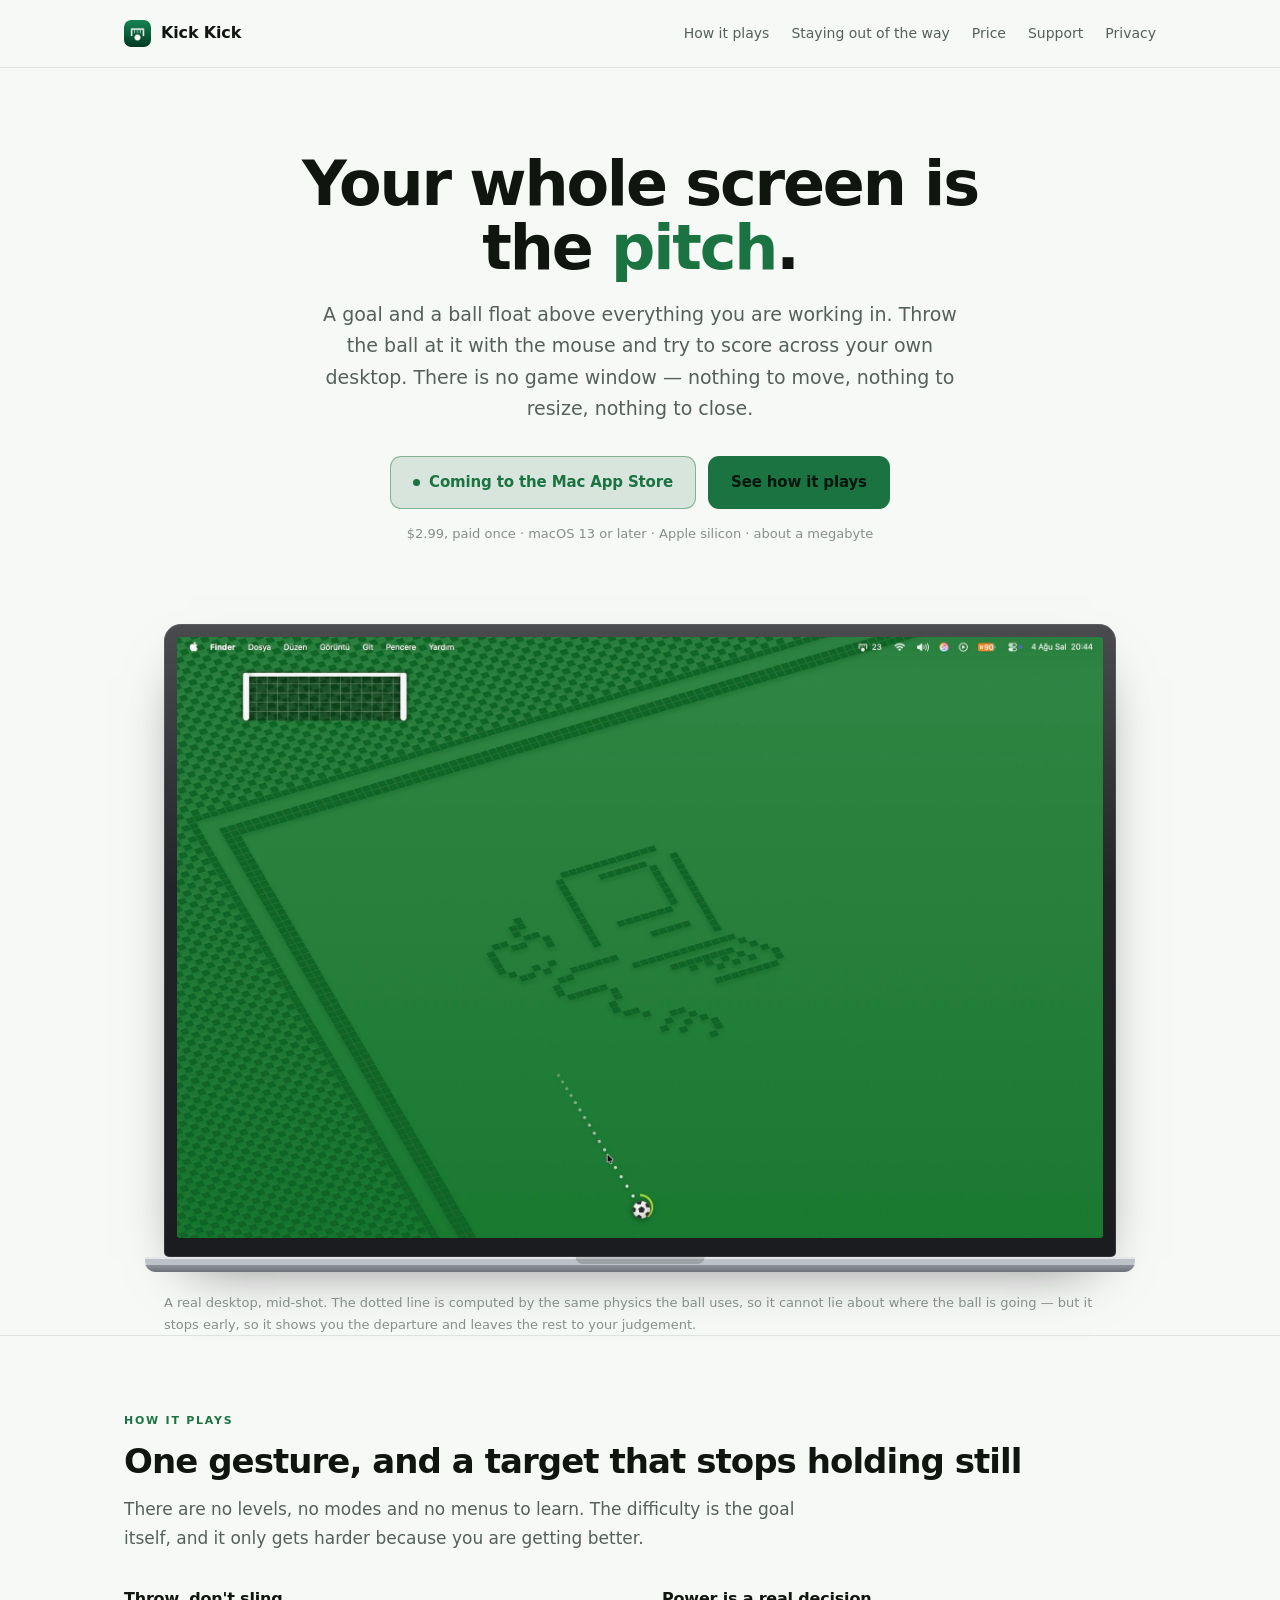
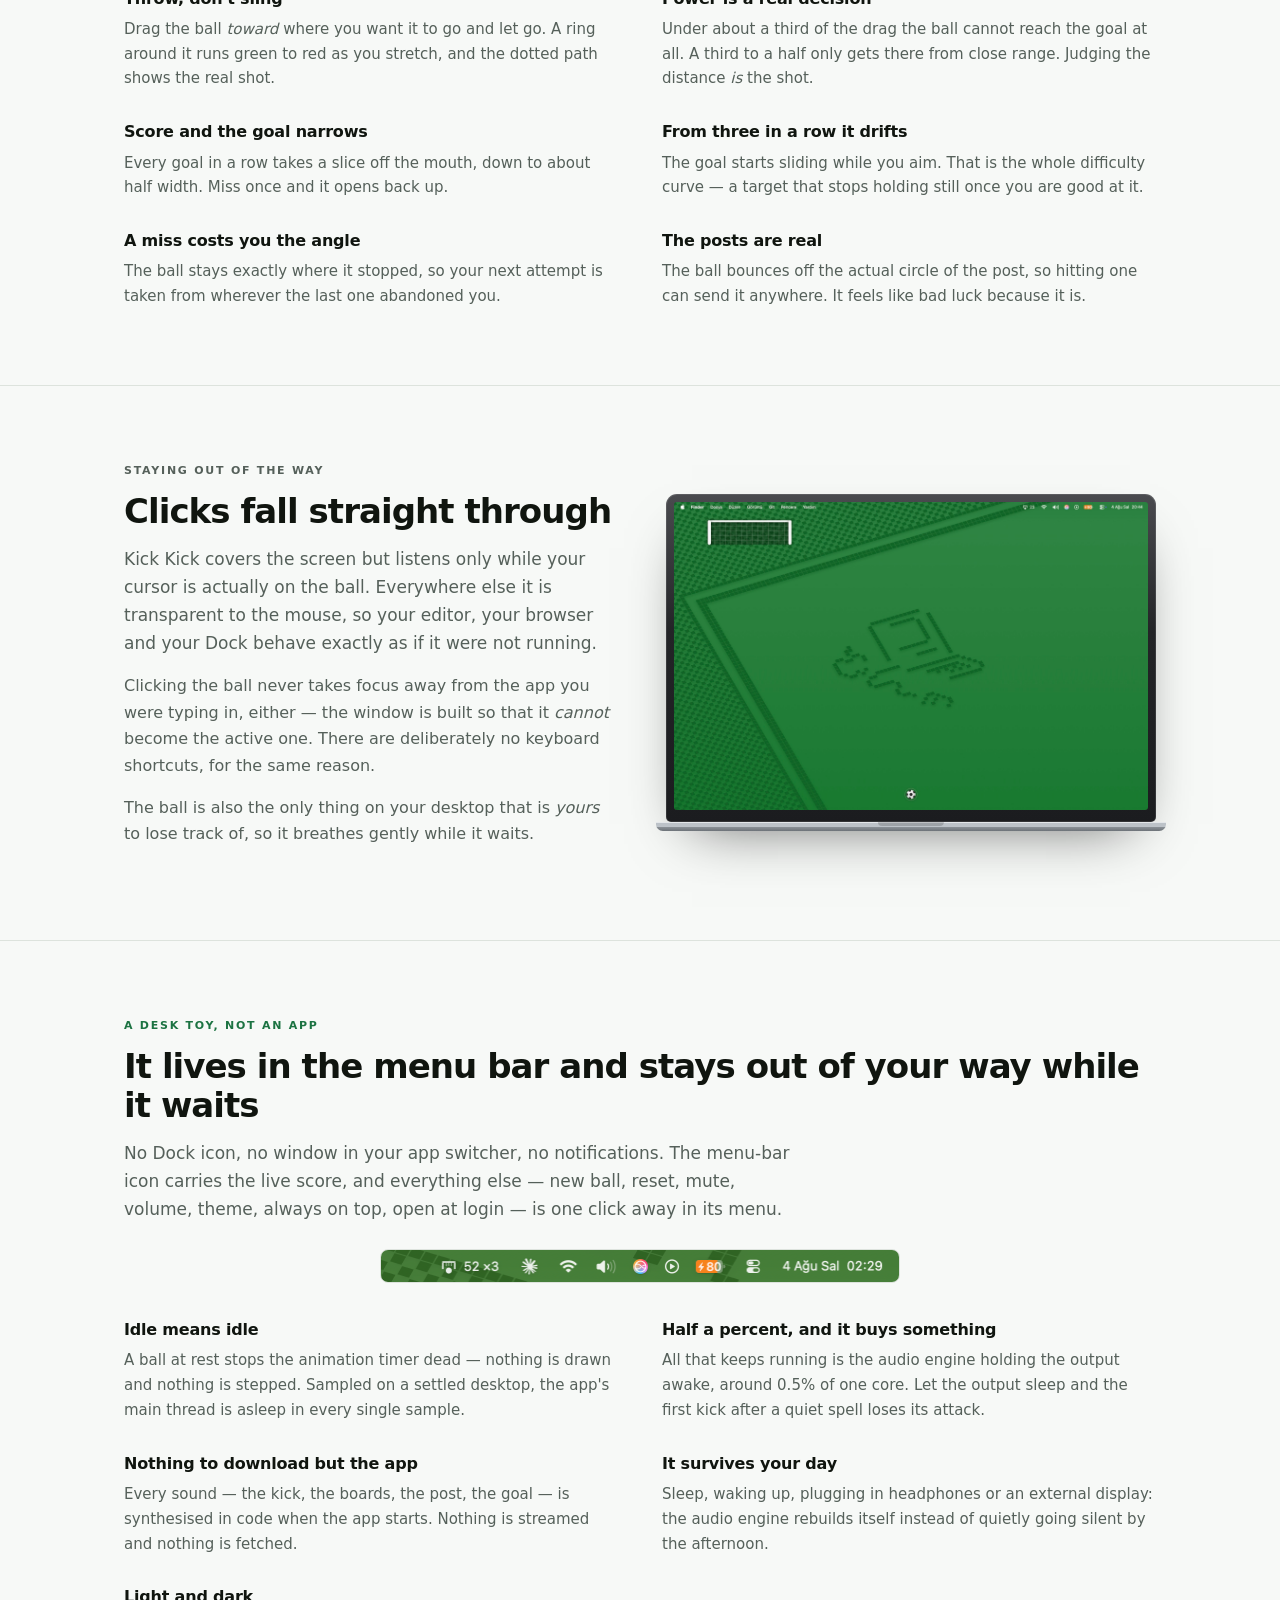
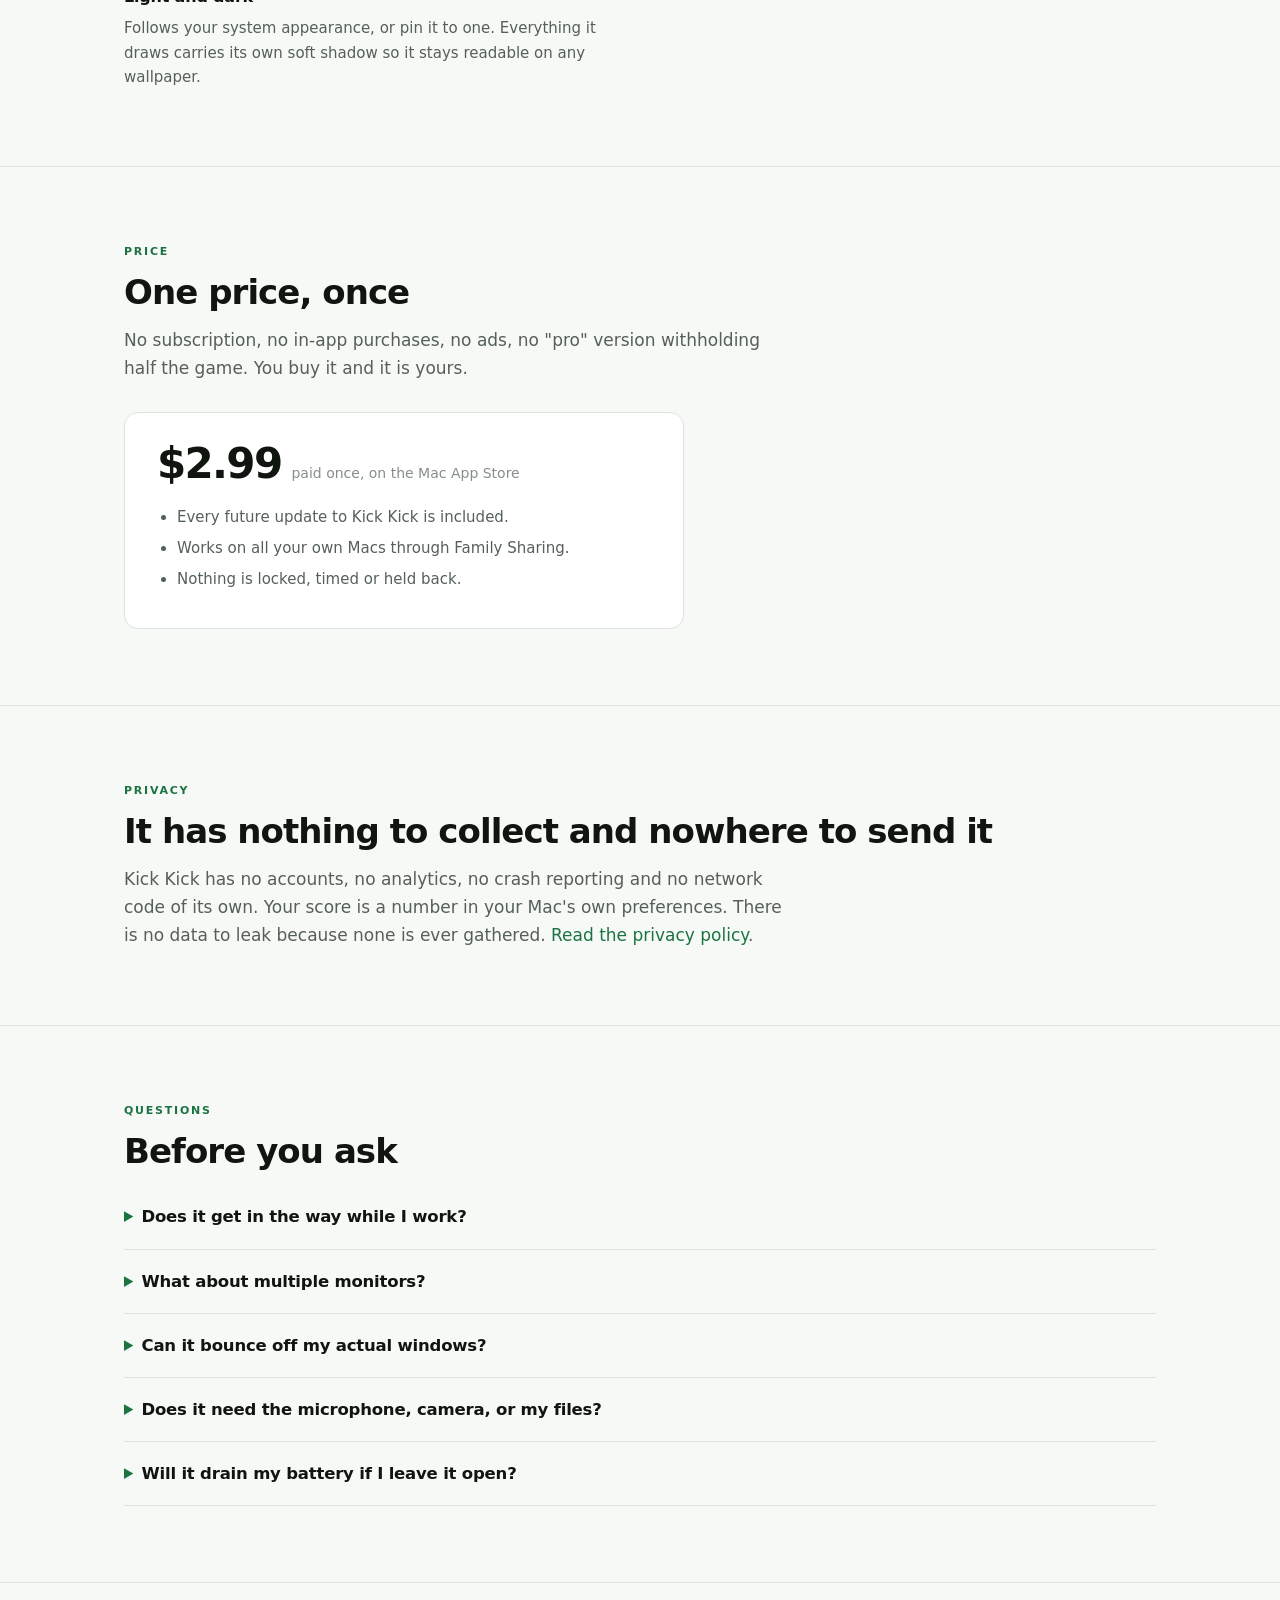
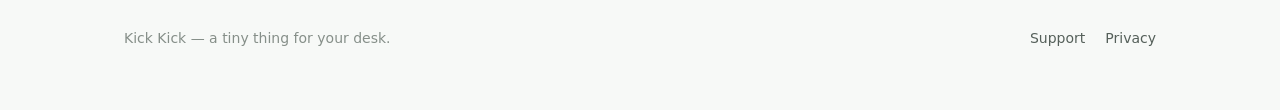
==== index.html @ ad0f1420 "Site: sync from the app repository (d282dce)" ====
<!doctype html>
<html lang="en">
<head>
<meta charset="utf-8">
<meta name="viewport" content="width=device-width, initial-scale=1">
<meta name="darkreader-lock">
<title>Kick Kick — a goal on your desk</title>
<meta name="description" content="A football goal and a ball that float over your Mac desktop. Throw the ball at the goal, let go, try to score. Clicks fall straight through to whatever you were working in.">
<meta property="og:title" content="Kick Kick — a goal on your desk">
<meta property="og:description" content="Your whole screen is the pitch. A tiny macOS desk toy that never gets in the way.">
<link rel="icon" href="img/appicon.png">
<link rel="stylesheet" href="style.css">
</head>
<body>

<header>
  <div class="wrap">
    <a class="wordmark" href="./"><img src="img/appicon.png" alt="">Kick Kick</a>
    <nav>
      <a href="#how">How it plays</a>
      <a href="#quiet">Staying out of the way</a>
      <a href="#price">Price</a>
      <a href="support.html">Support</a>
      <a href="privacy.html">Privacy</a>
    </nav>
  </div>
</header>

<main>

<div class="wrap hero">
  <h1>Your whole screen is the <em>pitch</em>.</h1>
  <p class="lede">
    A goal and a ball float above everything you are working in. Throw the ball at it with the mouse and
    try to score across your own desktop. There is no game window — nothing to move, nothing to
    resize, nothing to close.
  </p>
  <div class="cta">
    <span class="btn btn-soon">Coming to the Mac App Store</span>
    <a class="btn btn-primary" href="#how">See how it plays</a>
  </div>
  <p class="cta-note">$2.99, paid once · macOS 13 or later · Apple silicon · about a megabyte</p>
</div>

<div class="wrap stage">
  <figure>
    <div class="mac">
      <div class="mac-lid">
        <img class="shot" src="img/hero.jpg" alt="A clean green Mac desktop with a football goal at the top left and the ball down on the pitch mid-throw, ringed in orange, a dotted line running diagonally from the ball up toward the goal.">
      </div>
      <div class="mac-base"></div>
    </div>
    <figcaption>
      A real desktop, mid-shot. The dotted line is computed by the same physics the ball uses, so it
      cannot lie about where the ball is going — but it stops early, so it shows you the departure and
      leaves the rest to your judgement.
    </figcaption>
  </figure>
</div>

<section id="how">
  <div class="wrap">
    <p class="eyebrow">How it plays</p>
    <h2>One gesture, and a target that stops holding still</h2>
    <p>
      There are no levels, no modes and no menus to learn. The difficulty is the goal itself, and it
      only gets harder because you are getting better.
    </p>

    <ul class="points">
      <li>
        <h3>Throw, don't sling</h3>
        <p>Drag the ball <em>toward</em> where you want it to go and let go. A ring around it runs green to
           red as you stretch, and the dotted path shows the real shot.</p>
      </li>
      <li>
        <h3>Power is a real decision</h3>
        <p>Under about a third of the drag the ball cannot reach the goal at all. A third to a half only
           gets there from close range. Judging the distance <em>is</em> the shot.</p>
      </li>
      <li>
        <h3>Score and the goal narrows</h3>
        <p>Every goal in a row takes a slice off the mouth, down to about half width. Miss once and it
           opens back up.</p>
      </li>
      <li>
        <h3>From three in a row it drifts</h3>
        <p>The goal starts sliding while you aim. That is the whole difficulty curve — a target that
           stops holding still once you are good at it.</p>
      </li>
      <li>
        <h3>A miss costs you the angle</h3>
        <p>The ball stays exactly where it stopped, so your next attempt is taken from wherever the last
           one abandoned you.</p>
      </li>
      <li>
        <h3>The posts are real</h3>
        <p>The ball bounces off the actual circle of the post, so hitting one can send it anywhere. It
           feels like bad luck because it is.</p>
      </li>
    </ul>
  </div>
</section>

<section id="quiet">
  <div class="wrap feature">
    <div class="feature-text">
      <p class="eyebrow">Staying out of the way</p>
      <h2>Clicks fall straight through</h2>
      <p>
        Kick Kick covers the screen but listens only while your cursor is actually on the ball. Everywhere
        else it is transparent to the mouse, so your editor, your browser and your Dock behave exactly as
        if it were not running.
      </p>
      <p>
        Clicking the ball never takes focus away from the app you were typing in, either — the window is
        built so that it <em>cannot</em> become the active one. There are deliberately no keyboard
        shortcuts, for the same reason.
      </p>
      <p>
        The ball is also the only thing on your desktop that is <em>yours</em> to lose track of, so it
        breathes gently while it waits.
      </p>
    </div>
    <figure>
      <div class="mac">
        <div class="mac-lid">
          <img class="shot" src="img/idle.jpg" alt="The goal and the ball waiting quietly on an otherwise empty desktop.">
        </div>
        <div class="mac-base"></div>
      </div>
    </figure>
  </div>
</section>

<section id="desk">
  <div class="wrap">
    <p class="eyebrow">A desk toy, not an app</p>
    <h2>It lives in the menu bar and stays out of your way while it waits</h2>
    <p>
      No Dock icon, no window in your app switcher, no notifications. The menu-bar icon carries the live
      score, and everything else — new ball, reset, mute, volume, theme, always on top, open at login —
      is one click away in its menu.
    </p>
    <img class="menubar-shot" src="img/menubar-shot.png" alt="A slice of the real macOS menu bar: the Kick Kick icon carrying a score of 52 on a three-in-a-row streak, sitting among the other menu-bar items alongside the battery and the clock.">

    <ul class="points">
      <li>
        <h3>Idle means idle</h3>
        <p>A ball at rest stops the animation timer dead — nothing is drawn and nothing is stepped.
           Sampled on a settled desktop, the app's main thread is asleep in every single sample.</p>
      </li>
      <li>
        <h3>Half a percent, and it buys something</h3>
        <p>All that keeps running is the audio engine holding the output awake, around 0.5% of one core.
           Let the output sleep and the first kick after a quiet spell loses its attack.</p>
      </li>
      <li>
        <h3>Nothing to download but the app</h3>
        <p>Every sound — the kick, the boards, the post, the goal — is synthesised in code when the app
           starts. Nothing is streamed and nothing is fetched.</p>
      </li>
      <li>
        <h3>It survives your day</h3>
        <p>Sleep, waking up, plugging in headphones or an external display: the audio engine rebuilds
           itself instead of quietly going silent by the afternoon.</p>
      </li>
      <li>
        <h3>Light and dark</h3>
        <p>Follows your system appearance, or pin it to one. Everything it draws carries its own soft
           shadow so it stays readable on any wallpaper.</p>
      </li>
    </ul>
  </div>
</section>

<section id="price">
  <div class="wrap">
    <p class="eyebrow">Price</p>
    <h2>One price, once</h2>
    <p>
      No subscription, no in-app purchases, no ads, no "pro" version withholding half the game. You buy
      it and it is yours.
    </p>
    <div class="price-card">
      <div class="price-tag">
        <span class="amount">$2.99</span>
        <span class="once">paid once, on the Mac App Store</span>
      </div>
      <ul>
        <li>Every future update to Kick Kick is included.</li>
        <li>Works on all your own Macs through Family Sharing.</li>
        <li>Nothing is locked, timed or held back.</li>
      </ul>
    </div>
  </div>
</section>

<section id="privacy-teaser">
  <div class="wrap">
    <p class="eyebrow">Privacy</p>
    <h2>It has nothing to collect and nowhere to send it</h2>
    <p>
      Kick Kick has no accounts, no analytics, no crash reporting and no network code of its own. Your score
      is a number in your Mac's own preferences. There is no data to leak because none is ever gathered.
      <a href="privacy.html">Read the privacy policy</a>.
    </p>
  </div>
</section>

<section id="faq">
  <div class="wrap">
    <p class="eyebrow">Questions</p>
    <h2>Before you ask</h2>

    <details>
      <summary>Does it get in the way while I work?</summary>
      <p>That is the one thing it is built not to do. Outside the ball it is transparent to the mouse, it
         cannot take keyboard focus, and it never raises itself over a full-screen app. If you want it
         gone for a while, Show / Hide is in the menu.</p>
    </details>
    <details>
      <summary>What about multiple monitors?</summary>
      <p>Kick Kick plays on your main screen. If enough people want the ball to roam across displays, that
         is a fair thing to add — say so and it will get looked at.</p>
    </details>
    <details>
      <summary>Can it bounce off my actual windows?</summary>
      <p>No, and that is on purpose. Tracking every window's edges live would mean asking for accessibility
         permissions, and a small toy should not be demanding that kind of access.</p>
    </details>
    <details>
      <summary>Does it need the microphone, camera, or my files?</summary>
      <p>None of them. It asks for no permissions at all.</p>
    </details>
    <details>
      <summary>Will it drain my battery if I leave it open?</summary>
      <p>No. When the ball is at rest there is no timer running and nothing being redrawn — sampled on a
         settled desktop, the main thread is asleep in every sample. What is left is the audio engine
         keeping the output awake, about half a percent of one core, and that is what stops the first
         kick after a quiet spell from arriving without its attack.</p>
    </details>
  </div>
</section>

</main>

<footer>
  <div class="wrap">
    <span>Kick Kick — a tiny thing for your desk.</span>
    <nav>
      <a href="support.html">Support</a>
      <a href="privacy.html">Privacy</a>
    </nav>
  </div>
</footer>

</body>
</html>
---- style.css ----
/* Kick Kick — landing page.
   Brand: pitch green + chalk white, the same two colours as the app icon. Dark first, light supported;
   both are real designs, not one inverted. No framework, no build step, no external requests at all —
   the whole site is three HTML files, this stylesheet and six images, so it drops on any host and works
   straight off a disk. */

:root {
    --pitch:      #3fae6d;
    --pitch-dim:  #2f8f57;
    --bg:         #101311;
    --bg-raise:   #181c19;
    --bg-sink:    #0a0c0b;
    --line:       #262c28;
    --ink:        #eef2ef;
    --ink-soft:   #9aa39d;
    --ink-faint:  #676f6a;
    --radius:     14px;
    --page:       1080px;
}

@media (prefers-color-scheme: light) {
    :root {
        --bg:        #f7f9f7;
        --bg-raise:  #ffffff;
        --bg-sink:   #eaeee9;
        --line:      #dde3dd;
        --ink:       #10150f;
        --ink-soft:  #55605a;
        --ink-faint: #868f89;
        --pitch:     #1c7342;
        --pitch-dim: #135530;
    }
}

* { box-sizing: border-box; }
html { -webkit-text-size-adjust: 100%; }

body {
    margin: 0;
    background: var(--bg);
    color: var(--ink);
    font: 16px/1.65 -apple-system, BlinkMacSystemFont, "Segoe UI", Inter, system-ui, sans-serif;
    -webkit-font-smoothing: antialiased;
}

a { color: var(--pitch); text-decoration: none; }
a:hover { text-decoration: underline; }

.wrap { max-width: var(--page); margin: 0 auto; padding: 0 24px; }

/* ── header ─────────────────────────────────────────────────────────────── */
header {
    padding: 20px 0;
    border-bottom: 1px solid var(--line);
    position: sticky; top: 0;
    background: color-mix(in srgb, var(--bg) 88%, transparent);
    backdrop-filter: saturate(160%) blur(12px);
    z-index: 10;
}
header .wrap { display: flex; align-items: center; gap: 12px; }
.wordmark { display: flex; align-items: center; gap: 10px; font-weight: 650; letter-spacing: -0.01em; color: var(--ink); }
.wordmark:hover { text-decoration: none; }
.wordmark img { width: 27px; height: 27px; border-radius: 7px; flex: none; }
header nav { margin-left: auto; display: flex; gap: 22px; font-size: 14px; }
header nav a { color: var(--ink-soft); }
header nav a:hover { color: var(--ink); text-decoration: none; }

/* ── hero ───────────────────────────────────────────────────────────────── */
.hero { padding: 84px 0 20px; text-align: center; }
.hero h1 {
    margin: 0 auto 18px;
    max-width: 16ch;
    font-size: clamp(34px, 6.4vw, 62px);
    line-height: 1.04;
    letter-spacing: -0.035em;
    font-weight: 700;
}
.hero h1 em { font-style: normal; color: var(--pitch); }
.lede { margin: 0 auto; max-width: 55ch; font-size: clamp(16px, 2.1vw, 19px); color: var(--ink-soft); }

.cta { margin-top: 32px; display: flex; gap: 12px; justify-content: center; flex-wrap: wrap; }
.btn {
    display: inline-flex; align-items: center; gap: 9px;
    padding: 13px 22px; border-radius: 11px;
    font-size: 15px; font-weight: 600; letter-spacing: -0.01em;
    border: 1px solid transparent;
}
.btn-primary { background: var(--pitch); color: #06170e; }
.btn-primary:hover { background: var(--pitch-dim); text-decoration: none; }
.btn-ghost { border-color: var(--line); color: var(--ink); background: var(--bg-raise); }
.btn-ghost:hover { border-color: var(--ink-faint); text-decoration: none; }

/* Not-yet-shipping state. Dimming the whole button was unreadable — this keeps full contrast and says
   what it means instead. */
.btn-soon {
    background: color-mix(in srgb, var(--pitch) 14%, transparent);
    border-color: color-mix(in srgb, var(--pitch) 45%, transparent);
    color: var(--pitch);
    pointer-events: none;
}
.btn-soon::before {
    content: ""; width: 7px; height: 7px; border-radius: 50%;
    background: var(--pitch); flex: none;
}
.cta-note { margin-top: 14px; font-size: 13px; color: var(--ink-faint); }

/* The shot is the whole screen, because the whole screen is the game. */
.stage { margin: 46px auto 0; max-width: 1000px; }
.shot {
    width: 100%; height: auto; display: block;
    border-radius: var(--radius);
    border: 1px solid var(--line);
    box-shadow: 0 24px 50px -20px rgba(0,0,0,.55);
}
.stage figcaption { margin-top: 20px; font-size: 13px; color: var(--ink-faint); }
figure { margin: 0; }

/* ── the machine ────────────────────────────────────────────────────────── */
/* A MacBook drawn in CSS rather than shipped as an image. These screenshots are of a whole desktop,
   and a whole desktop floating in a plain rectangle reads as a wallpaper until there is a laptop
   around it. Drawing it keeps the page's no-external-requests rule, costs no bytes, scales with the
   image and needs no second asset for dark mode. The two dimensions that matter are set as custom
   properties so the same markup works at hero size and at half width. */
.mac { margin: 0 auto; --bezel: 13px; --radius-lid: 17px; }
.mac-lid {
    background: linear-gradient(#4a4b4f, #232427 42%, #1b1c1f);
    padding: var(--bezel);
    padding-bottom: calc(var(--bezel) * 1.45);
    border-radius: var(--radius-lid) var(--radius-lid) 5px 5px;
    box-shadow: 0 28px 56px -26px rgba(0,0,0,.62), inset 0 0 0 1px rgba(255,255,255,.10);
}
.mac-lid .shot { border: 0; box-shadow: none; border-radius: 3px; }
/* The base is a little wider than the lid, which is most of what makes the silhouette read as a
   laptop at a glance. Held to 4% so it can never push the page into a horizontal scroll. */
.mac-base {
    width: 104%; margin-left: -2%;
    height: calc(var(--bezel) * 1.2);
    /* Hard stops rather than a smooth blend: the top face catching the light, then the front edge
       rolling away from it, is what gives the slab any thickness at this size. */
    background: linear-gradient(#e4e7ea 0 16%, #bcc2c8 16% 52%, #8d9399 52%, #6d7379);
    border-radius: 0 0 calc(var(--radius-lid) * 0.62) calc(var(--radius-lid) * 0.62);
    box-shadow: 0 16px 26px -14px rgba(0,0,0,.5);
    position: relative;
}
/* The thumb cutout on the front lip. */
.mac-base::after {
    content: ""; position: absolute; top: 0; left: 50%; transform: translateX(-50%);
    width: 13%; height: 44%;
    background: rgba(0,0,0,.17);
    border-radius: 0 0 7px 7px;
}
.feature .mac { --bezel: 8px; --radius-lid: 11px; }

/* ── sections ───────────────────────────────────────────────────────────── */
section { padding: 76px 0; border-top: 1px solid var(--line); }
.eyebrow {
    margin: 0 0 12px; font-size: 11px; font-weight: 700;
    letter-spacing: .16em; text-transform: uppercase; color: var(--pitch);
}
h2 { margin: 0 0 14px; font-size: clamp(25px, 3.6vw, 34px); line-height: 1.15; letter-spacing: -0.028em; font-weight: 680; }
h2 + p { margin: 0; max-width: 62ch; color: var(--ink-soft); font-size: 17px; }

.feature { display: grid; grid-template-columns: 1fr 1fr; gap: 52px; align-items: center; }
.feature .shot { max-width: 100%; }
.feature-text p { color: var(--ink-soft); }

/* ── lists ──────────────────────────────────────────────────────────────── */
.points { margin: 34px 0 0; padding: 0; list-style: none; display: grid; grid-template-columns: repeat(2, 1fr); gap: 28px 44px; }
.points h3 { margin: 0 0 5px; font-size: 16px; letter-spacing: -0.012em; }
.points p { margin: 0; color: var(--ink-soft); font-size: 15px; }

/* A slice of the real menu bar rather than a tight crop around one icon: the point is that the toy
   sits in the row you already have, next to everything else, so the row has to be visible. Trimmed on
   the left, because the empty stretch out there was showing nothing, and centred so it sits over the
   middle of the two columns beneath it rather than hanging off the left edge. */
.menubar-shot {
    display: block; width: 100%; max-width: 520px; height: auto; margin: 26px auto 0;
    border-radius: 8px; border: 1px solid var(--line);
}

/* ── price ──────────────────────────────────────────────────────────────── */
.price-card {
    margin: 30px 0 0; padding: 30px 32px;
    background: var(--bg-raise); border: 1px solid var(--line); border-radius: var(--radius);
    max-width: 560px;
}
.price-tag { display: flex; align-items: baseline; gap: 10px; }
.price-tag .amount { font-size: 42px; font-weight: 700; letter-spacing: -0.04em; line-height: 1; }
.price-tag .once { color: var(--ink-faint); font-size: 14px; }
.price-card ul { margin: 20px 0 0; padding-left: 20px; }
.price-card li { color: var(--ink-soft); font-size: 15px; margin: 6px 0; }

kbd {
    display: inline-block; padding: 1px 6px; margin: 0 1px;
    border: 1px solid var(--line); border-bottom-width: 2px; border-radius: 5px;
    background: var(--bg-sink); font: 600 11.5px/1.7 ui-monospace, SFMono-Regular, Menlo, monospace;
    color: var(--ink-soft);
}

details { padding: 18px 0; border-bottom: 1px solid var(--line); }
details summary { cursor: pointer; font-weight: 600; font-size: 16.5px; letter-spacing: -0.012em; }
details summary::marker { color: var(--pitch); }
details p { margin: 10px 0 0; color: var(--ink-soft); }

/* ── footer ─────────────────────────────────────────────────────────────── */
footer { padding: 44px 0 60px; border-top: 1px solid var(--line); color: var(--ink-faint); font-size: 14px; }
footer .wrap { display: flex; gap: 24px; flex-wrap: wrap; align-items: center; }
footer nav { margin-left: auto; display: flex; gap: 20px; }
footer a { color: var(--ink-soft); }

/* ── prose pages (privacy, support) ─────────────────────────────────────── */
.prose { max-width: 66ch; padding: 62px 0 90px; }
.prose h1 { font-size: clamp(28px, 4.4vw, 40px); letter-spacing: -0.03em; margin: 0 0 8px; }
.prose .updated { margin: 0 0 34px; color: var(--ink-faint); font-size: 14px; }
.prose h2 { font-size: 20px; margin: 38px 0 10px; }
.prose p, .prose li { color: var(--ink-soft); }
.prose strong { color: var(--ink); }
.prose ul { padding-left: 20px; }

@media (max-width: 760px) {
    .feature, .points { grid-template-columns: 1fr; }
    .feature { gap: 30px; }
    section { padding: 56px 0; }
    .hero { padding: 58px 0 16px; }
    header nav { display: none; }
}
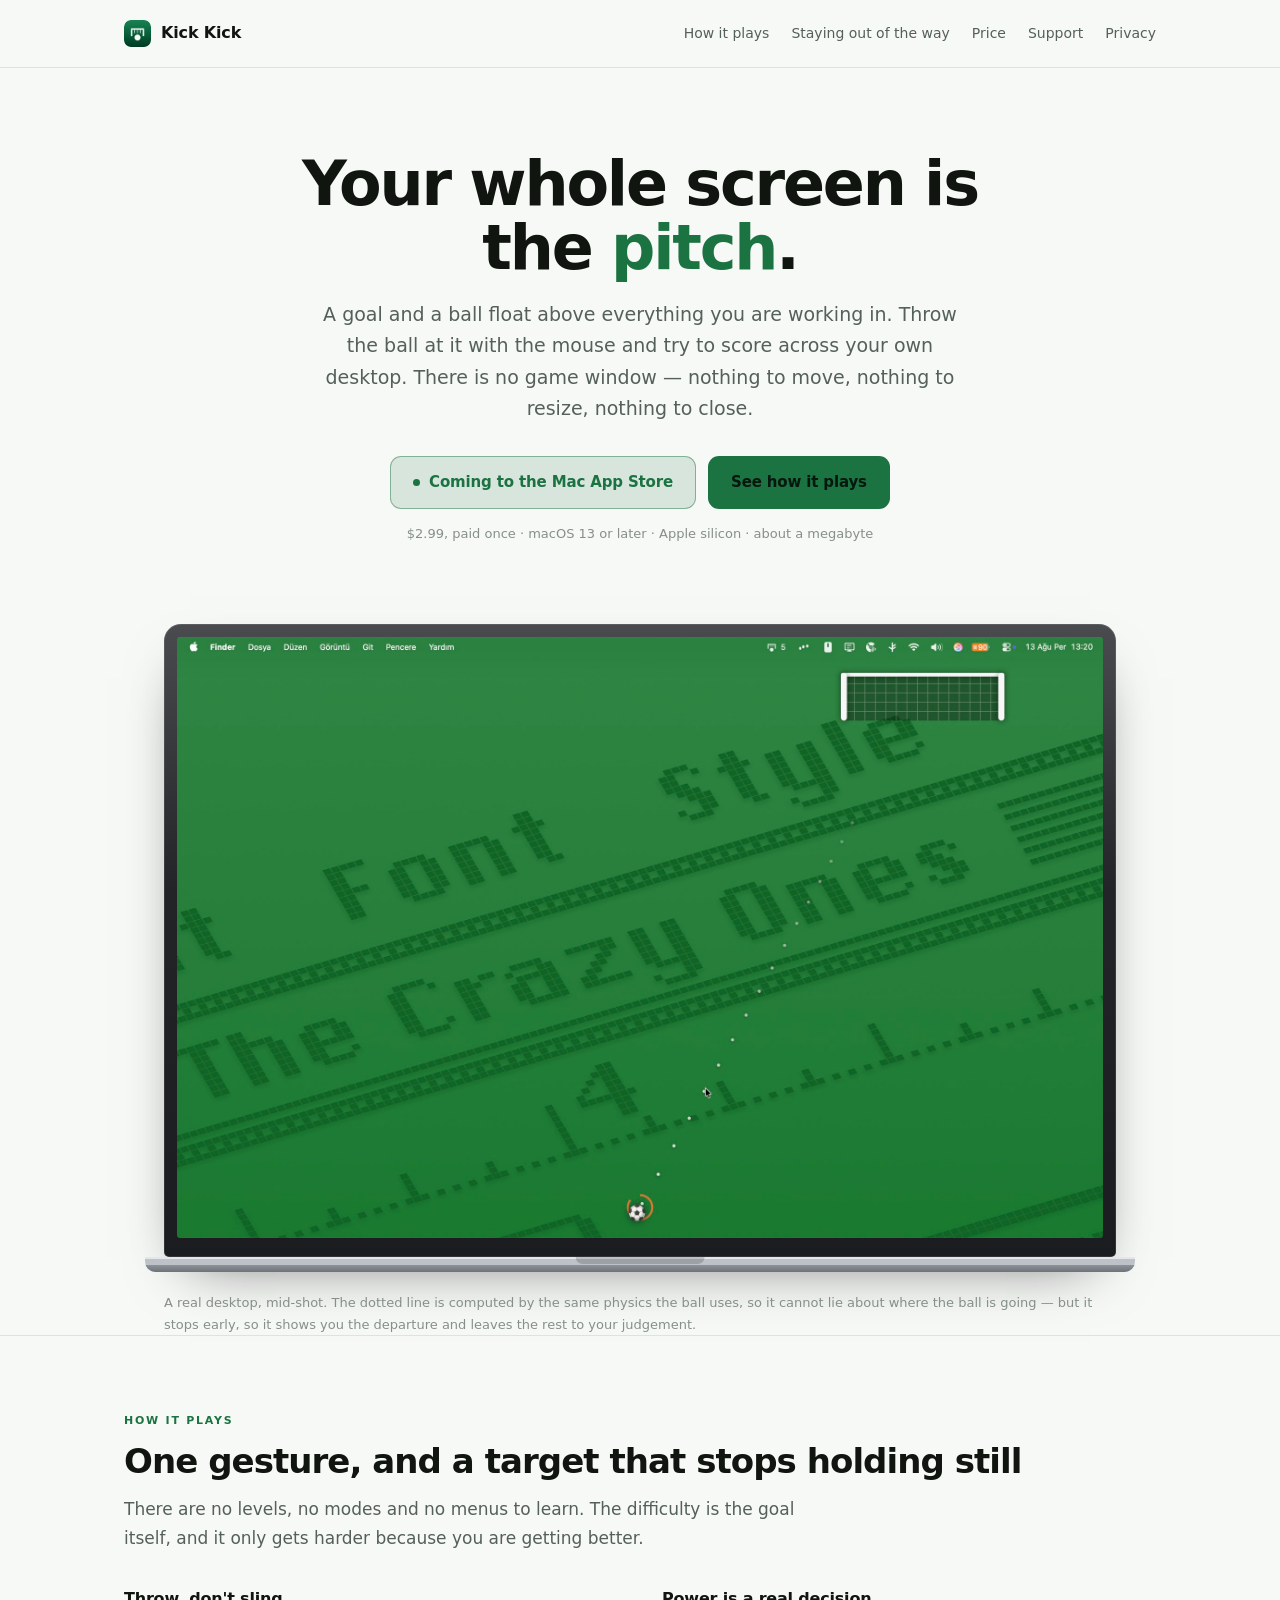
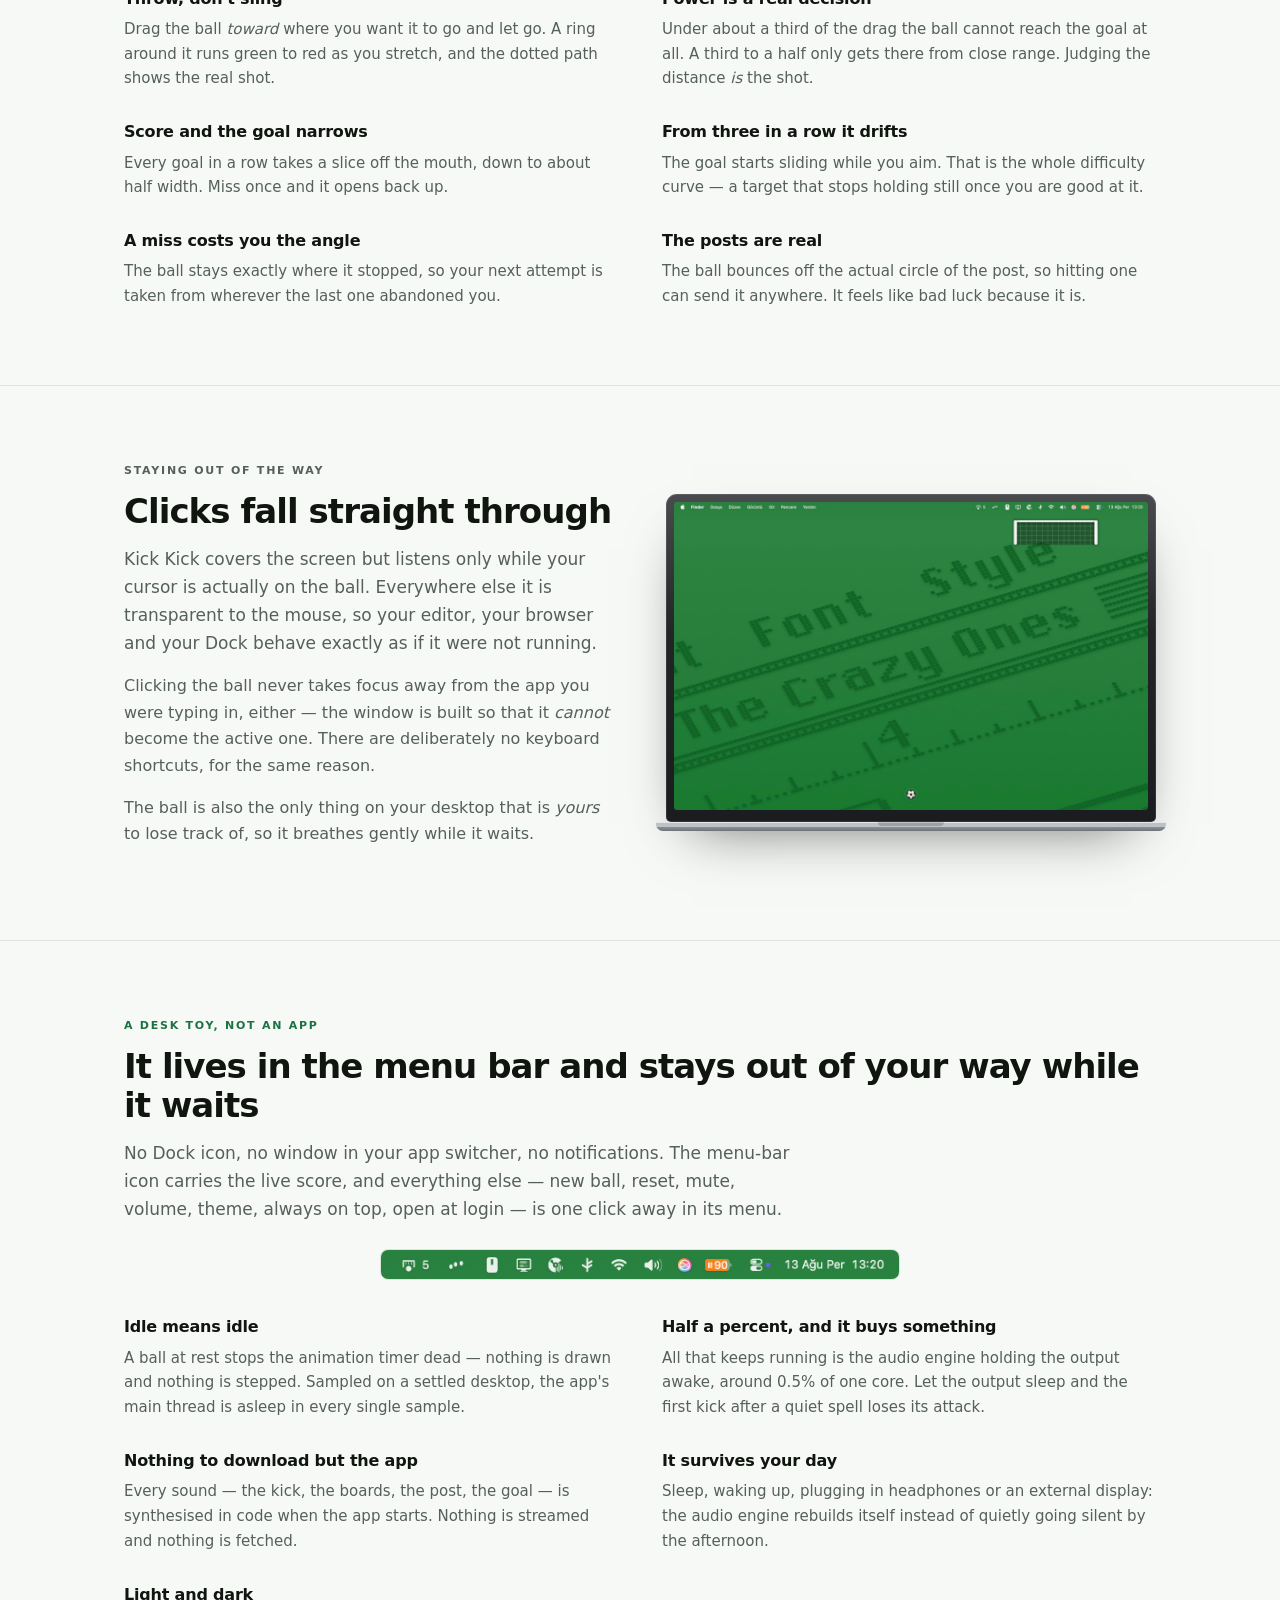
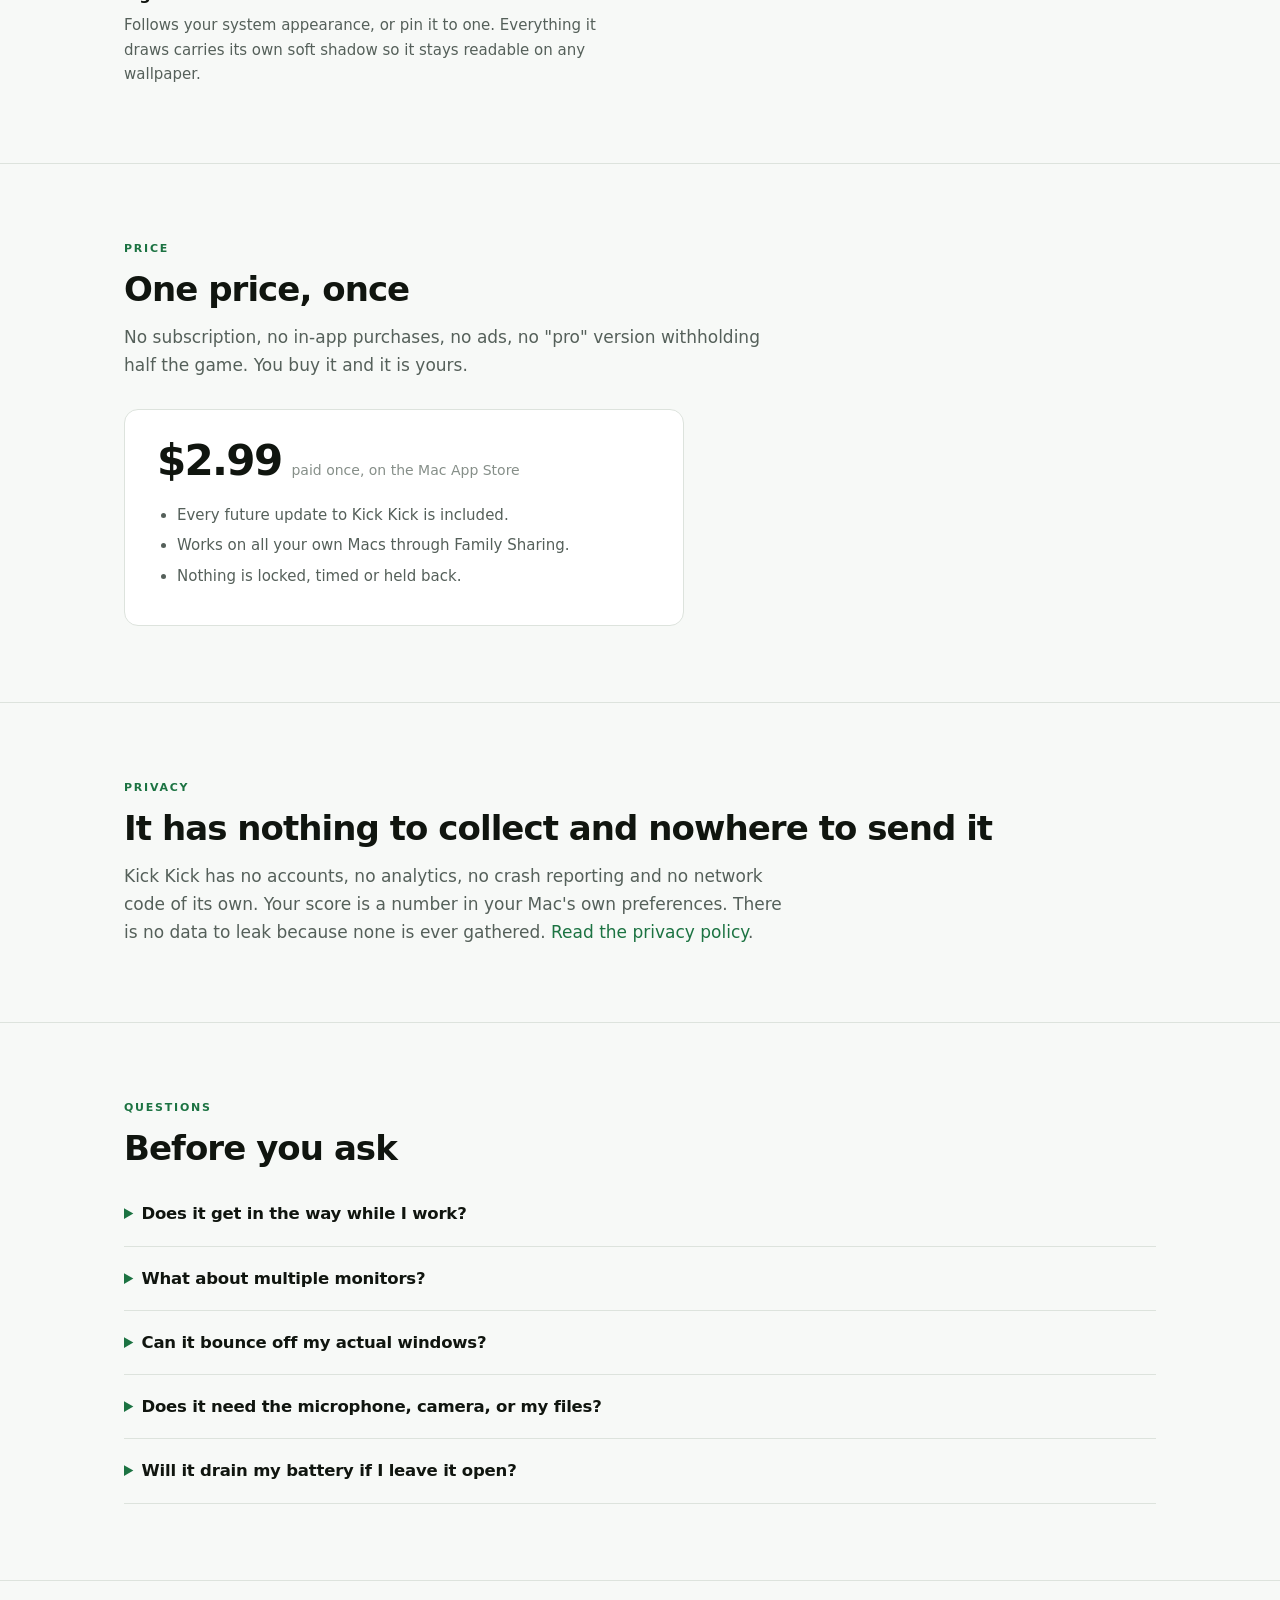
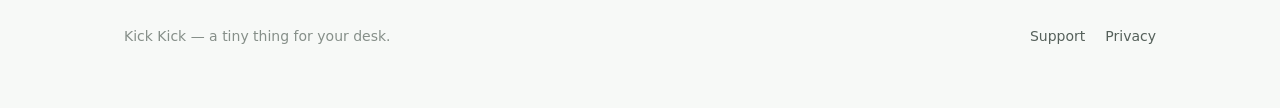
==== commit 466060e3: "Site: sync from the app repository (f826de9)" ====
--- a/index.html
+++ b/index.html
@@ -46,7 +46,7 @@
   <figure>
     <div class="mac">
       <div class="mac-lid">
-        <img class="shot" src="img/hero.jpg" alt="A clean green Mac desktop with a football goal at the top left and the ball down on the pitch mid-throw, ringed in orange, a dotted line running diagonally from the ball up toward the goal.">
+        <img class="shot" src="img/hero.jpg" alt="A clean green Mac desktop with a football goal at the top right and the ball down on the pitch mid-throw, ringed in orange, a dotted line running diagonally from the ball up toward the goal.">
       </div>
       <div class="mac-base"></div>
     </div>
@@ -142,7 +142,7 @@
       score, and everything else — new ball, reset, mute, volume, theme, always on top, open at login —
       is one click away in its menu.
     </p>
-    <img class="menubar-shot" src="img/menubar-shot.png" alt="A slice of the real macOS menu bar: the Kick Kick icon carrying a score of 52 on a three-in-a-row streak, sitting among the other menu-bar items alongside the battery and the clock.">
+    <img class="menubar-shot" src="img/menubar-shot.png" alt="A slice of the real macOS menu bar: the Kick Kick icon carrying a score of 5, sitting among the other menu-bar items alongside the battery and the clock.">
 
     <ul class="points">
       <li>
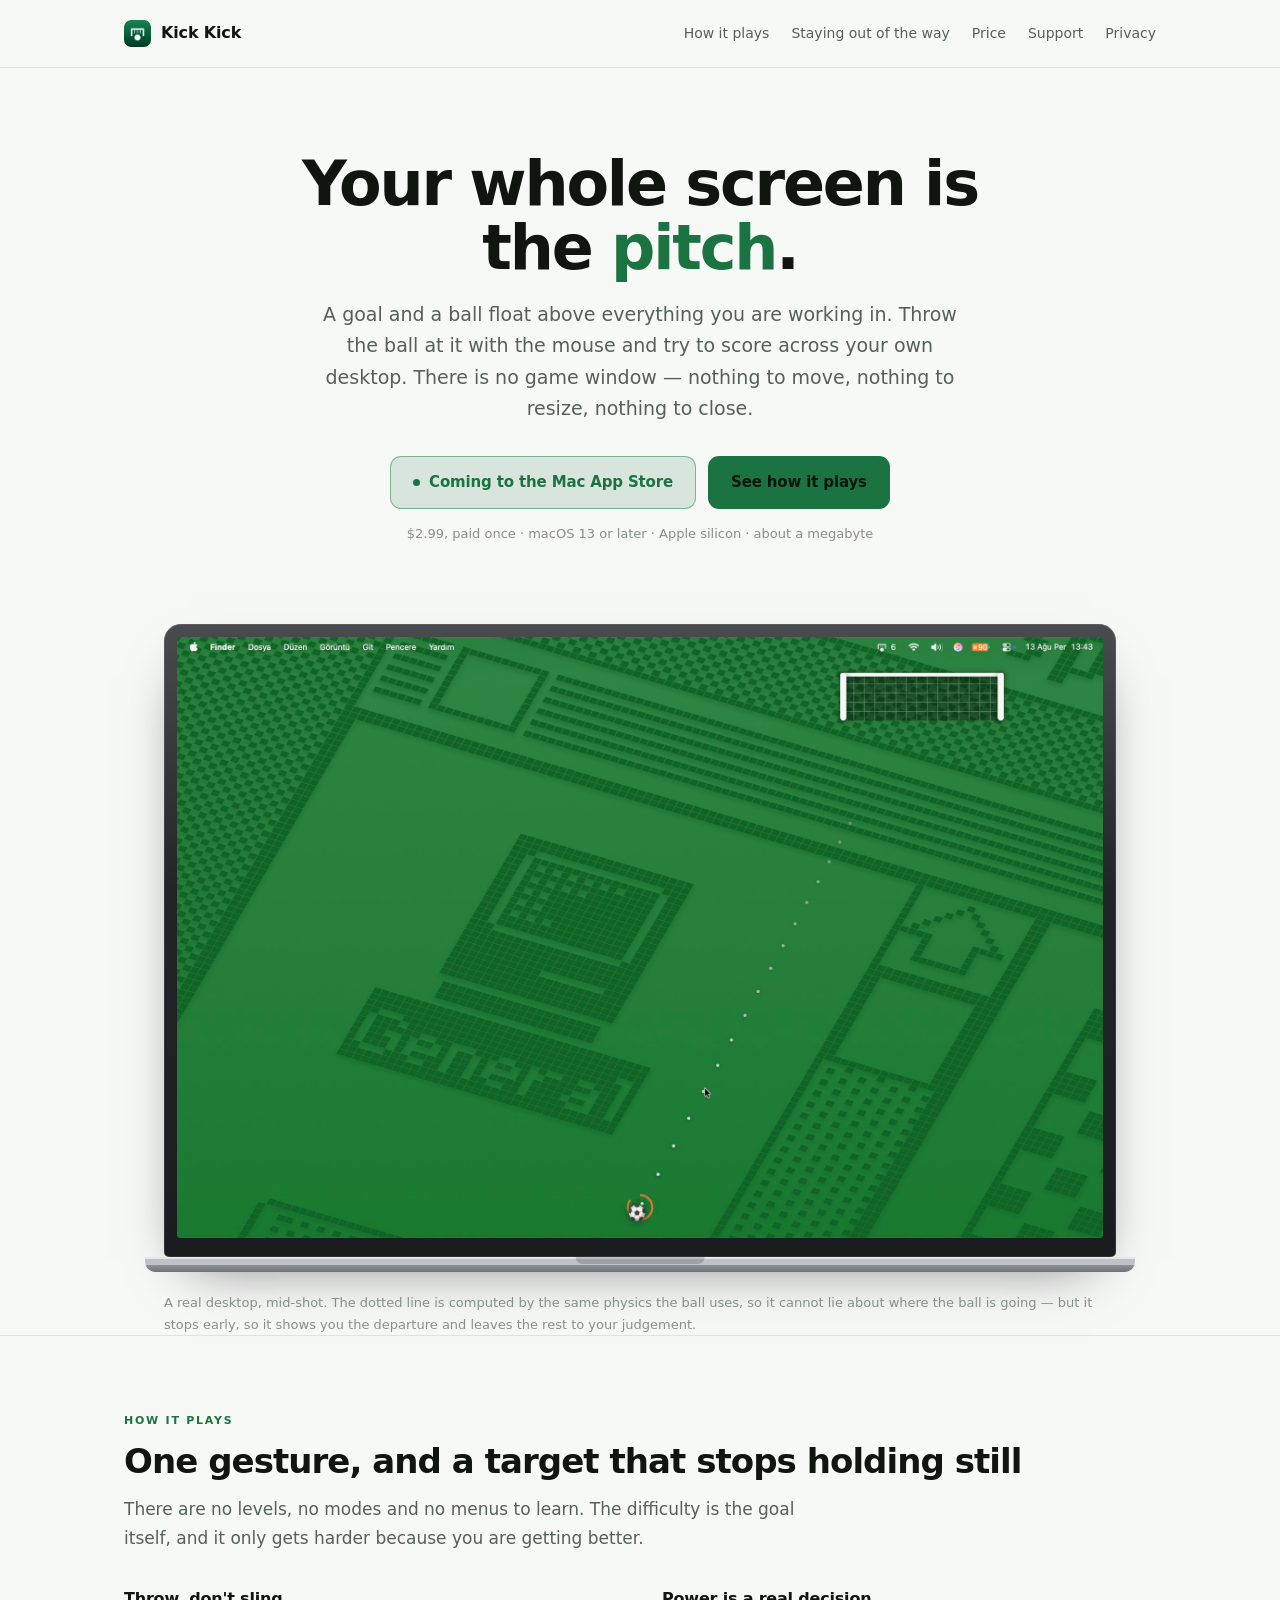
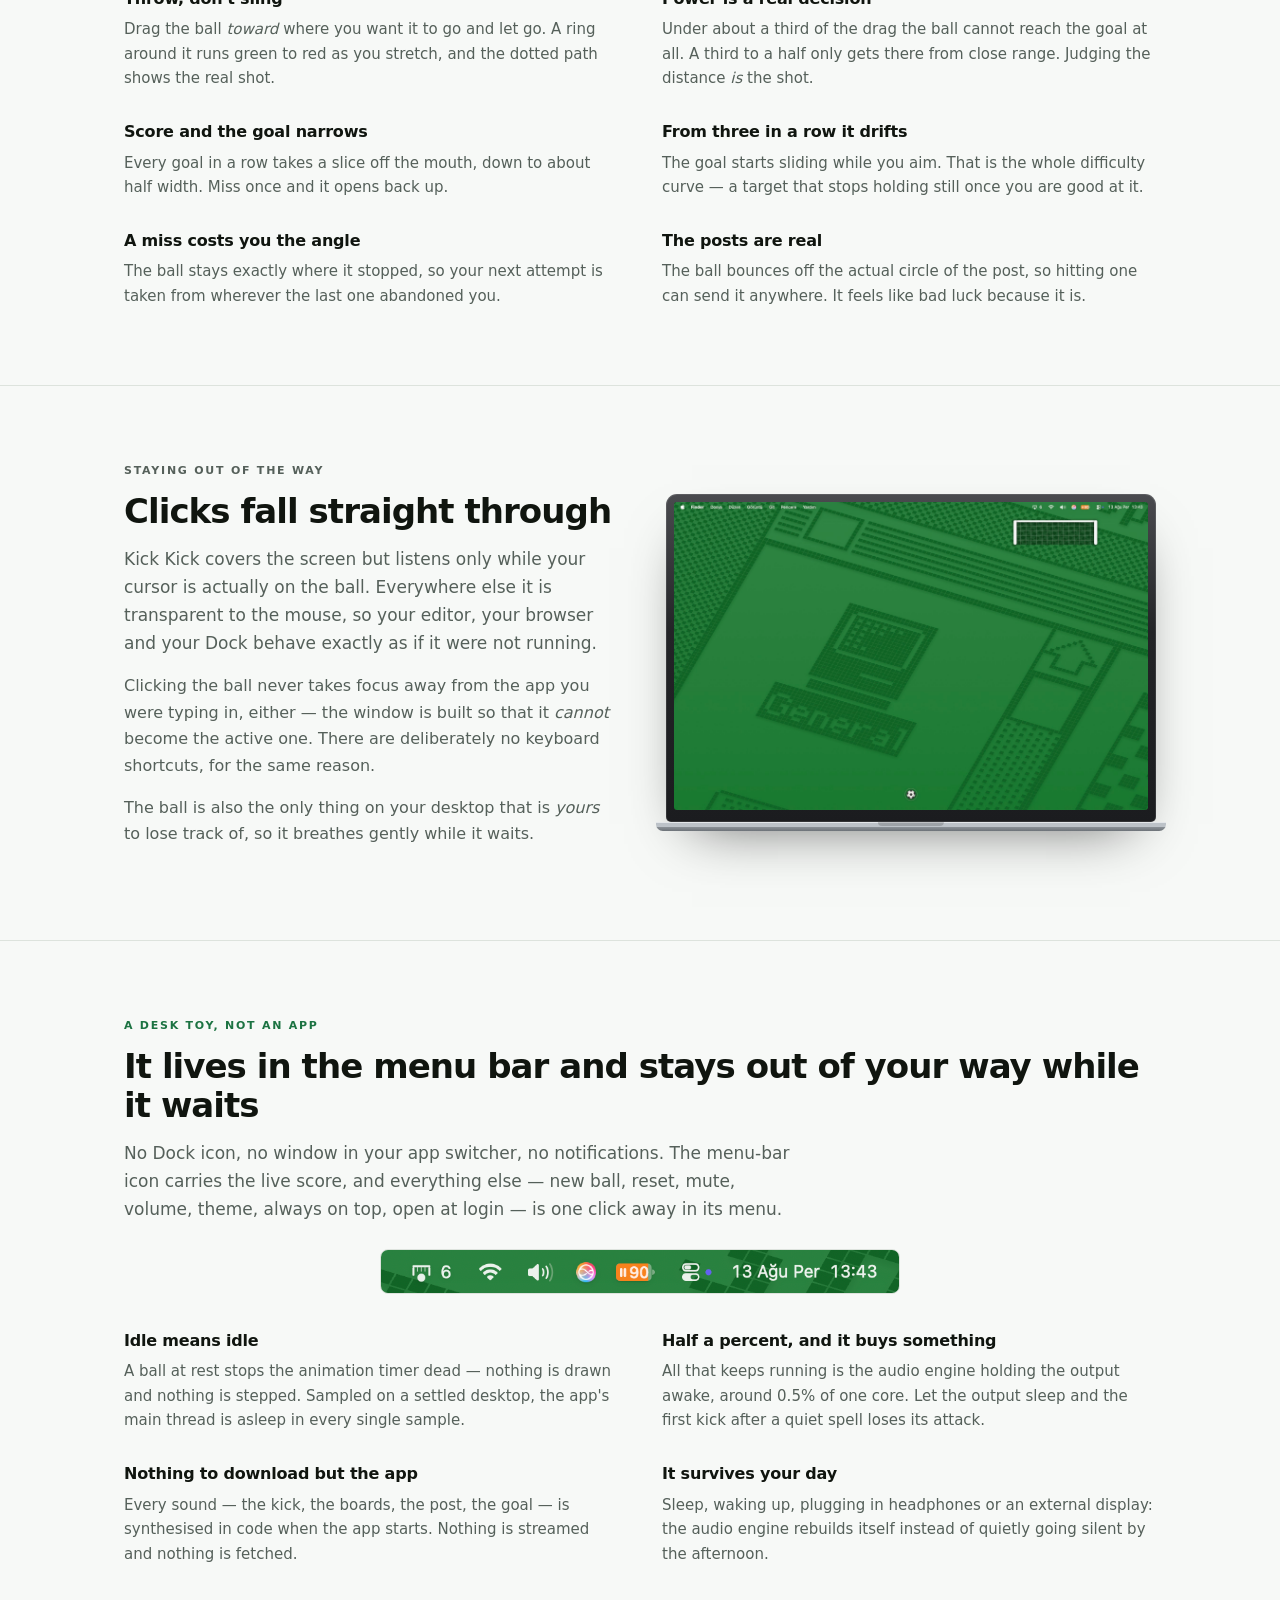
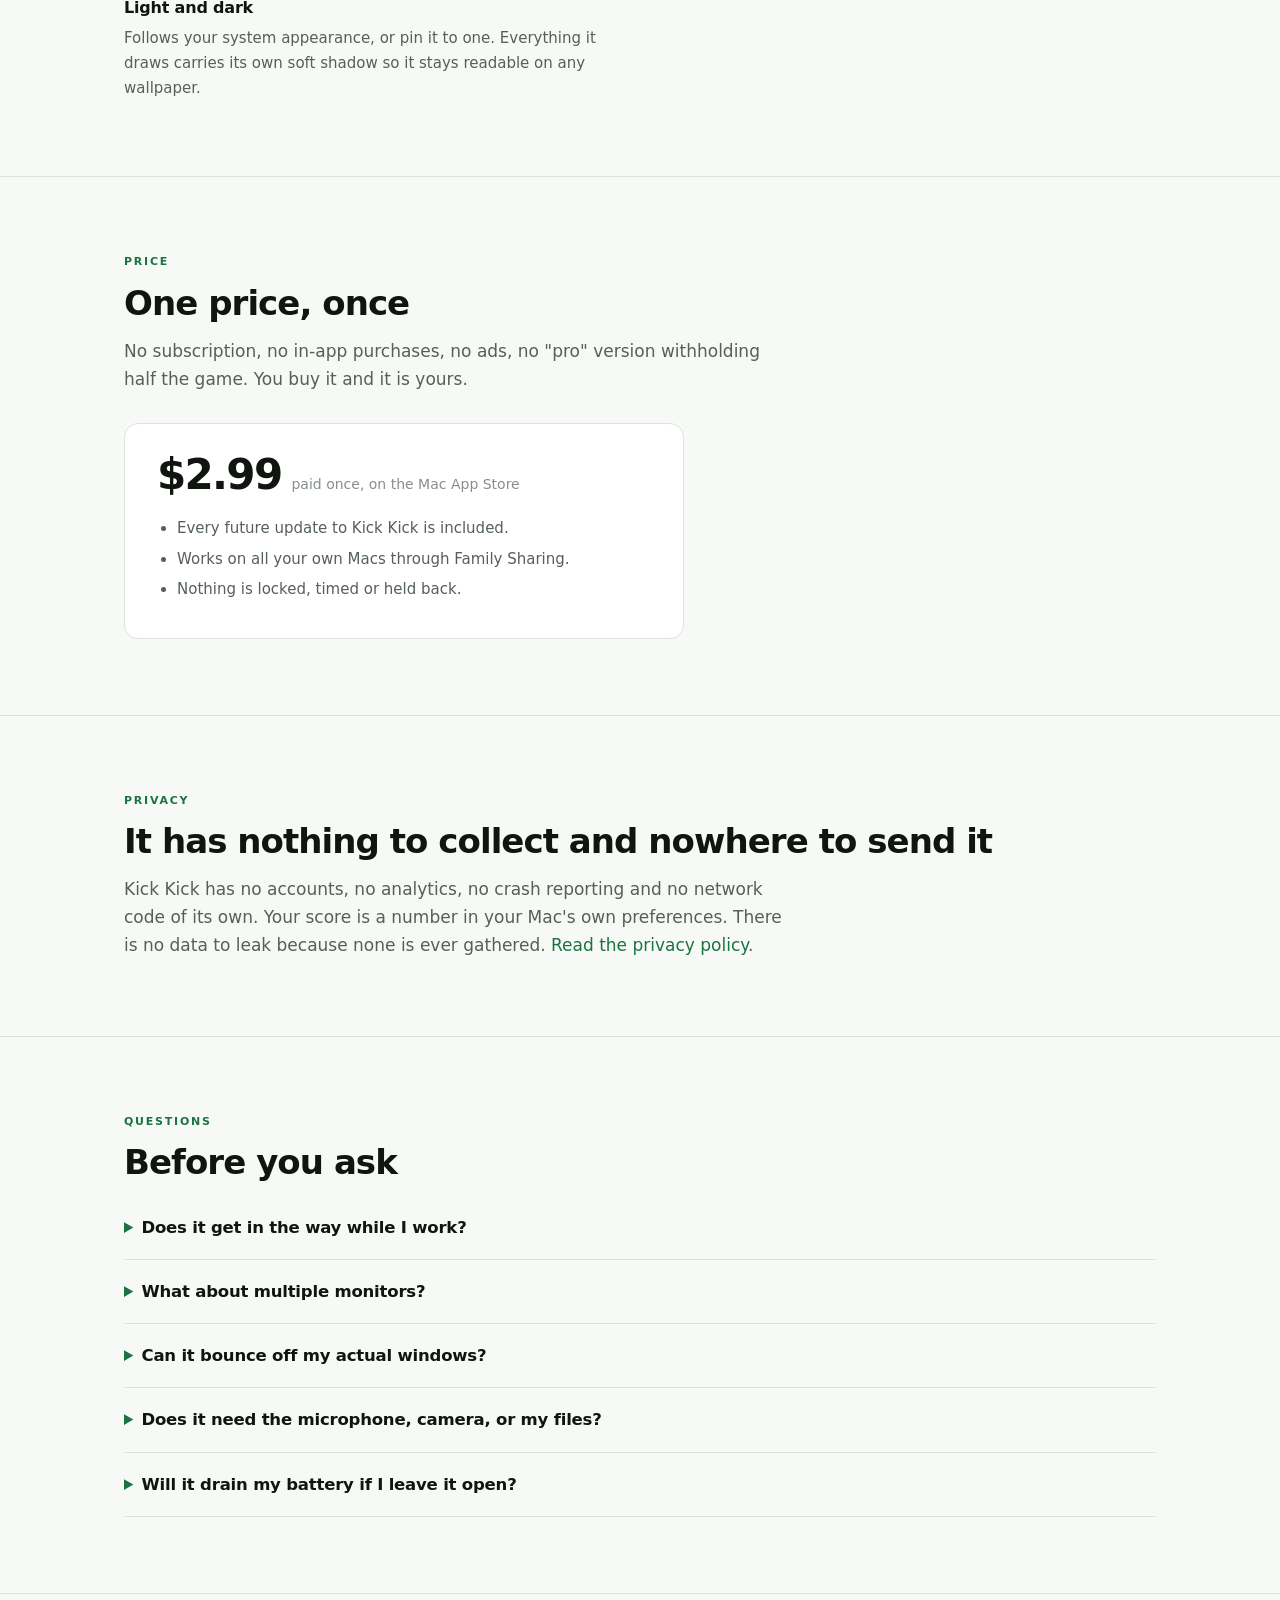
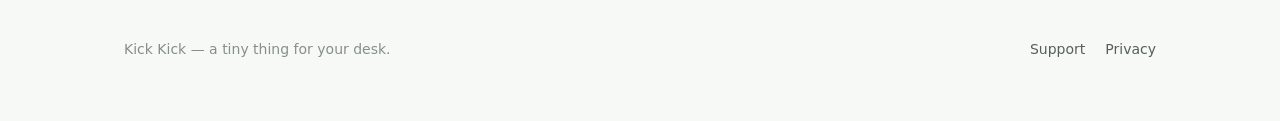
==== commit 4f276b82: "Site: sync from the app repository (bf71e8c)" ====
--- a/index.html
+++ b/index.html
@@ -142,7 +142,7 @@
       score, and everything else — new ball, reset, mute, volume, theme, always on top, open at login —
       is one click away in its menu.
     </p>
-    <img class="menubar-shot" src="img/menubar-shot.png" alt="A slice of the real macOS menu bar: the Kick Kick icon carrying a score of 5, sitting among the other menu-bar items alongside the battery and the clock.">
+    <img class="menubar-shot" src="img/menubar-shot.png" alt="A slice of the real macOS menu bar: the Kick Kick icon carrying a score of 6, sitting among the other menu-bar items alongside the battery and the clock.">
 
     <ul class="points">
       <li>
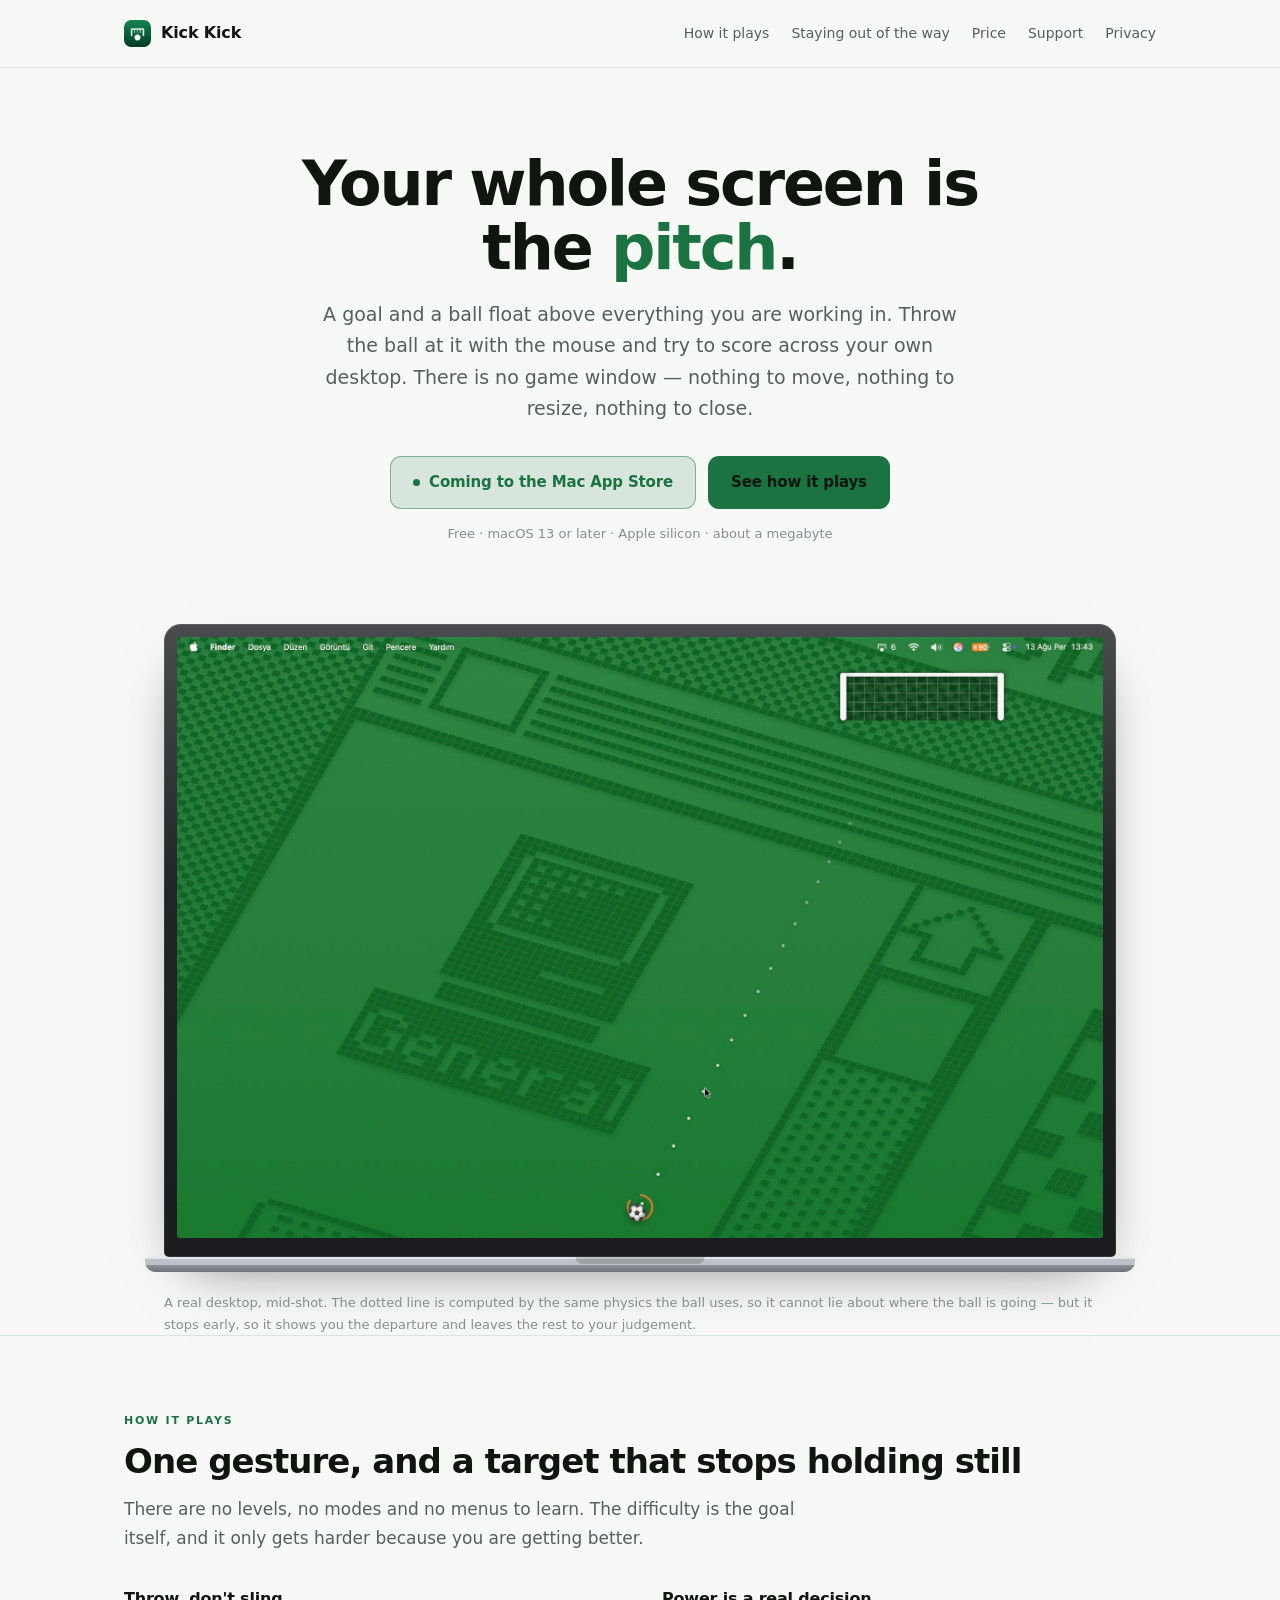
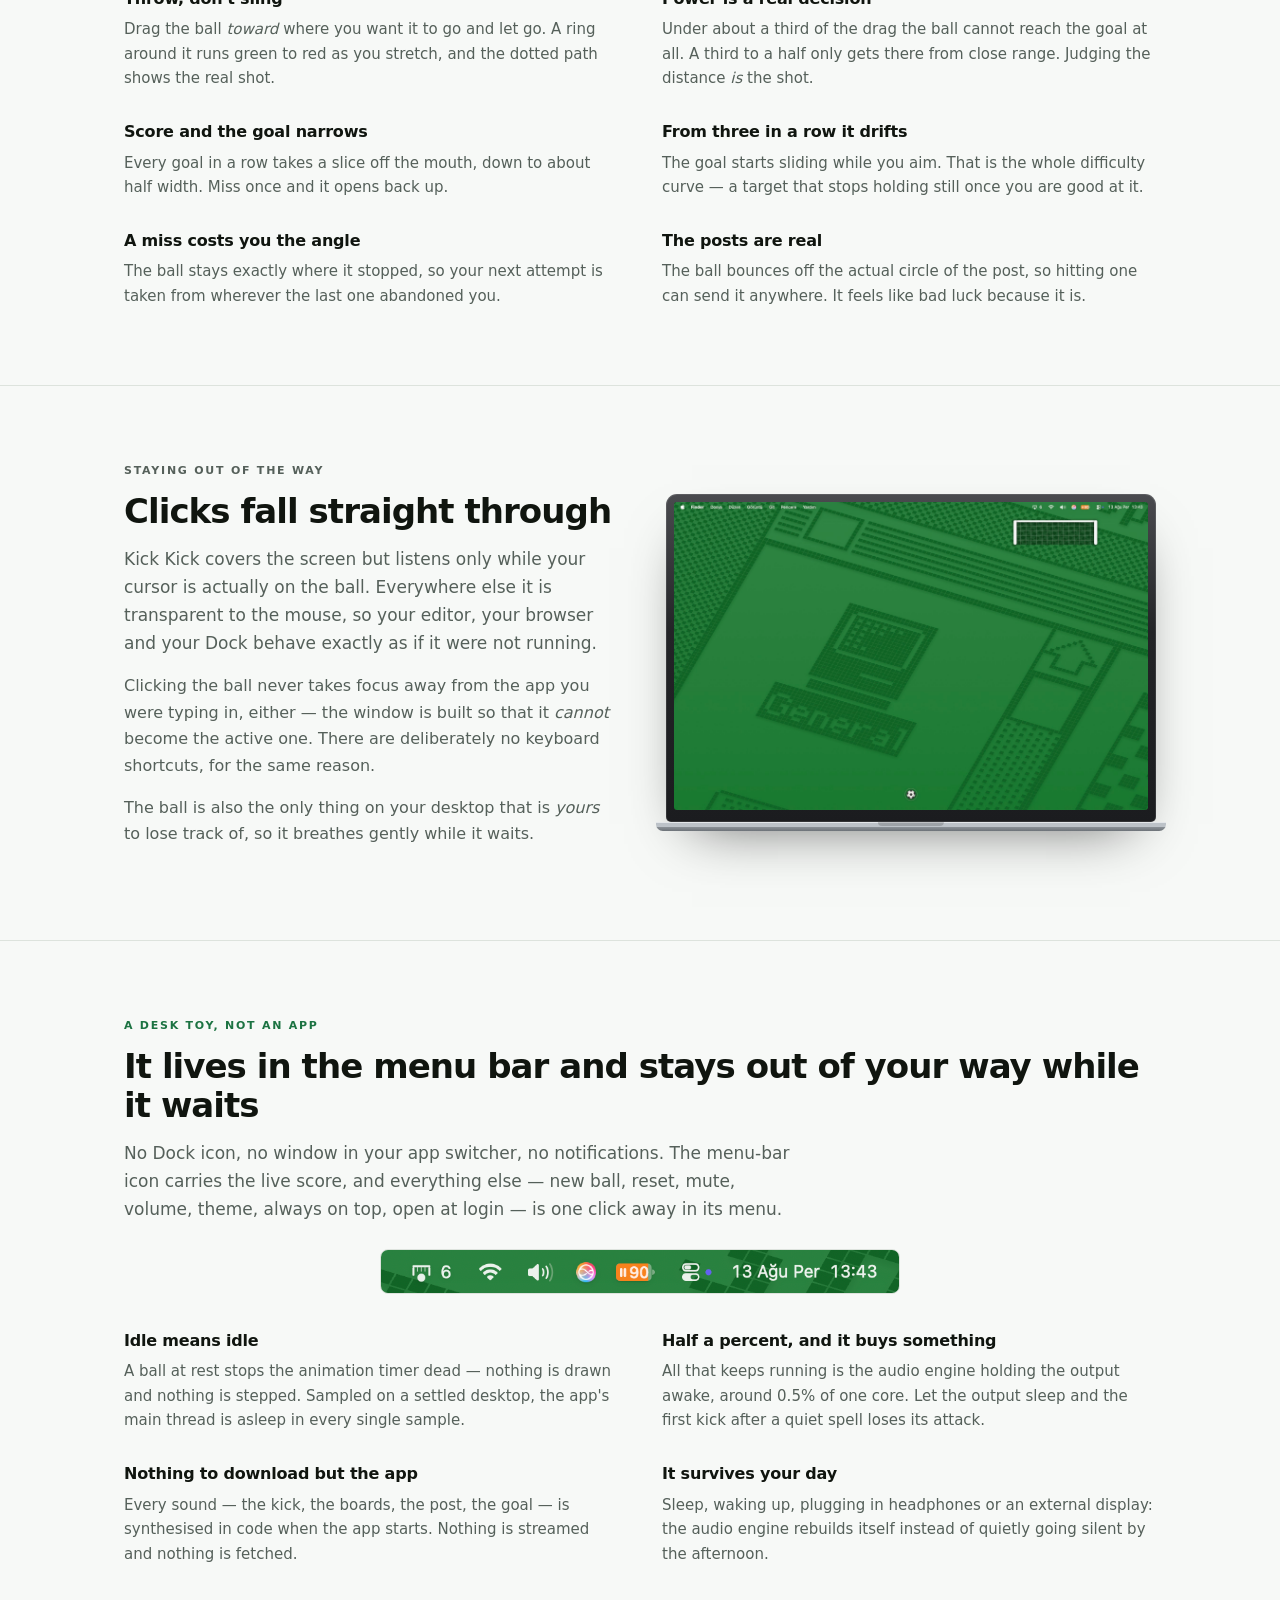
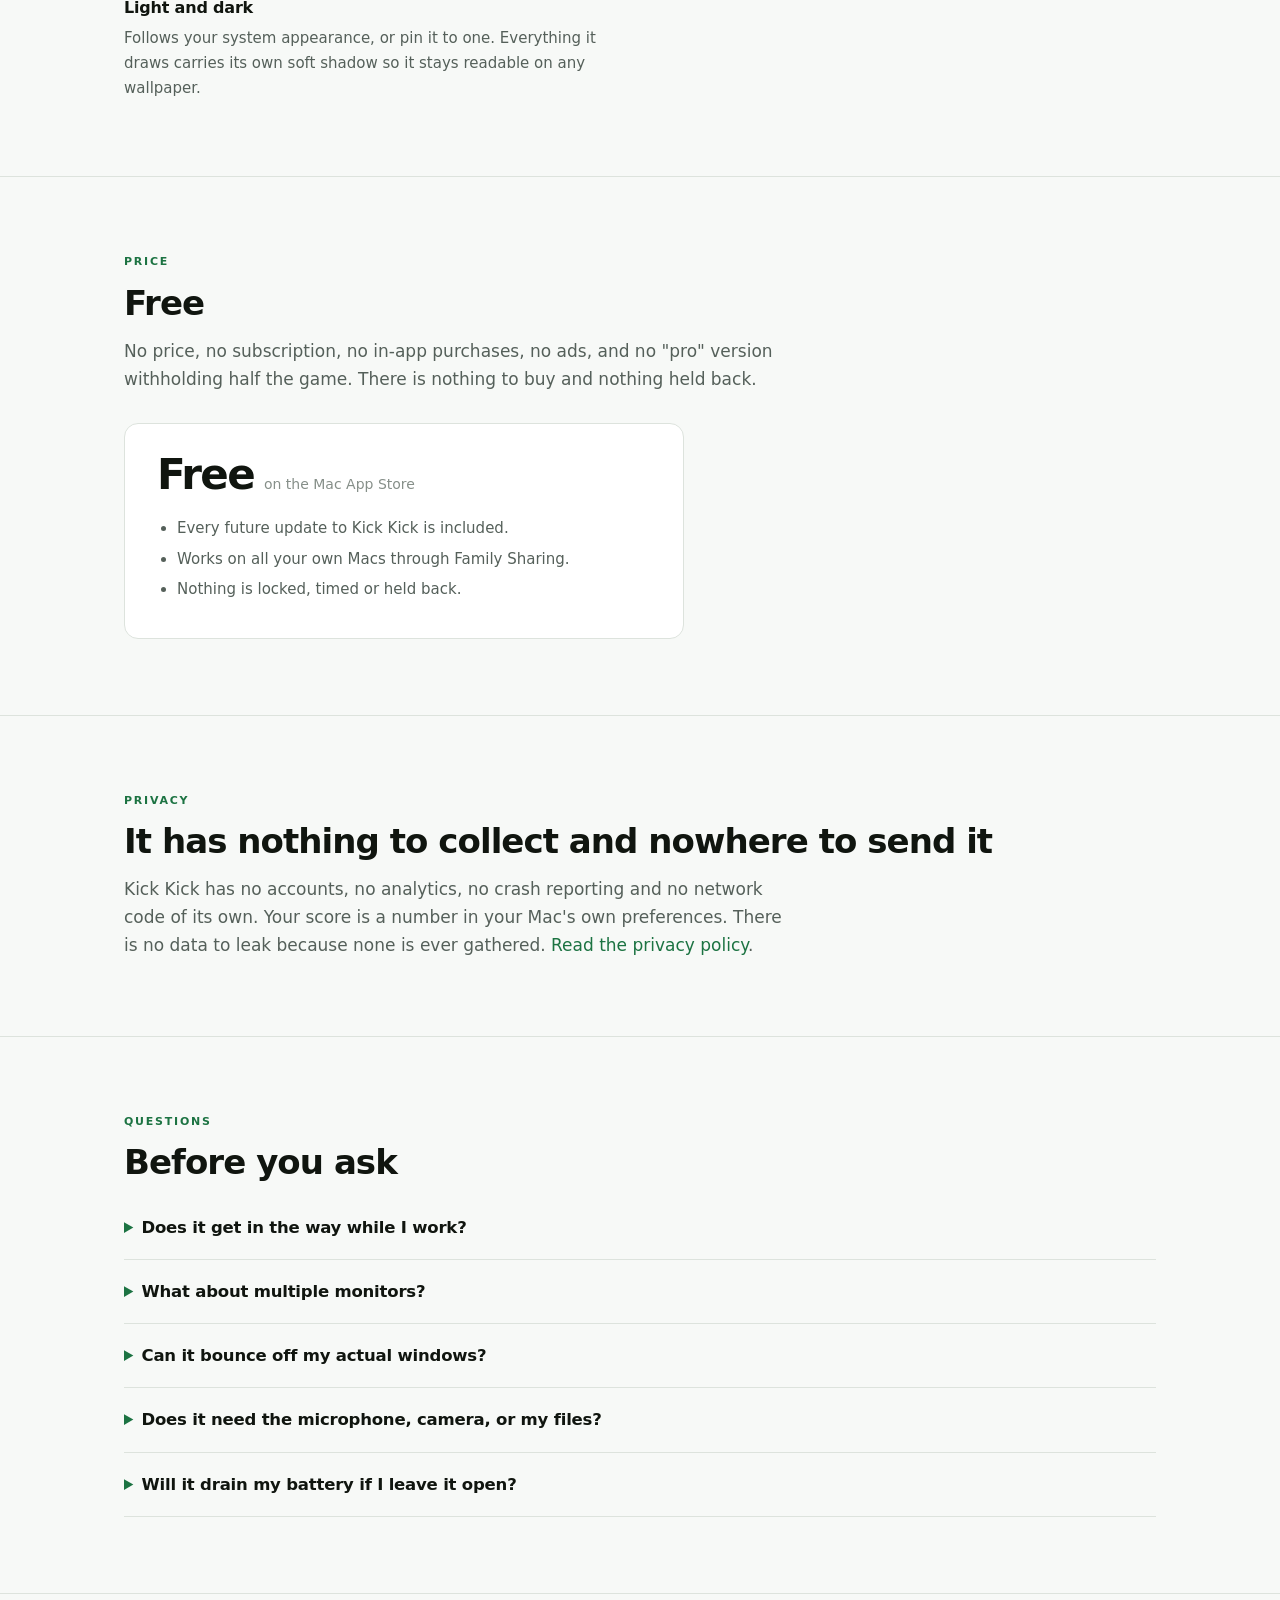
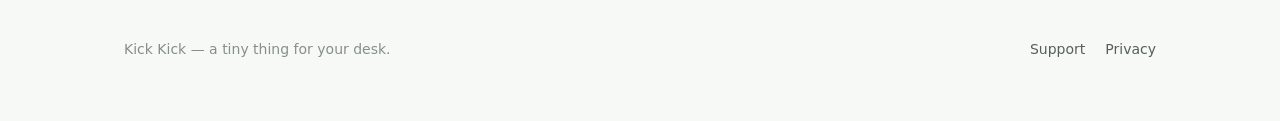
==== commit a8f9958a: "Site: sync from the app repository (0f4ca12)" ====
--- a/index.html
+++ b/index.html
@@ -39,7 +39,7 @@
     <span class="btn btn-soon">Coming to the Mac App Store</span>
     <a class="btn btn-primary" href="#how">See how it plays</a>
   </div>
-  <p class="cta-note">$2.99, paid once · macOS 13 or later · Apple silicon · about a megabyte</p>
+  <p class="cta-note">Free · macOS 13 or later · Apple silicon · about a megabyte</p>
 </div>
 
 <div class="wrap stage">
@@ -177,15 +177,15 @@
 <section id="price">
   <div class="wrap">
     <p class="eyebrow">Price</p>
-    <h2>One price, once</h2>
-    <p>
-      No subscription, no in-app purchases, no ads, no "pro" version withholding half the game. You buy
-      it and it is yours.
+    <h2>Free</h2>
+    <p>
+      No price, no subscription, no in-app purchases, no ads, and no "pro" version withholding half
+      the game. There is nothing to buy and nothing held back.
     </p>
     <div class="price-card">
       <div class="price-tag">
-        <span class="amount">$2.99</span>
-        <span class="once">paid once, on the Mac App Store</span>
+        <span class="amount">Free</span>
+        <span class="once">on the Mac App Store</span>
       </div>
       <ul>
         <li>Every future update to Kick Kick is included.</li>
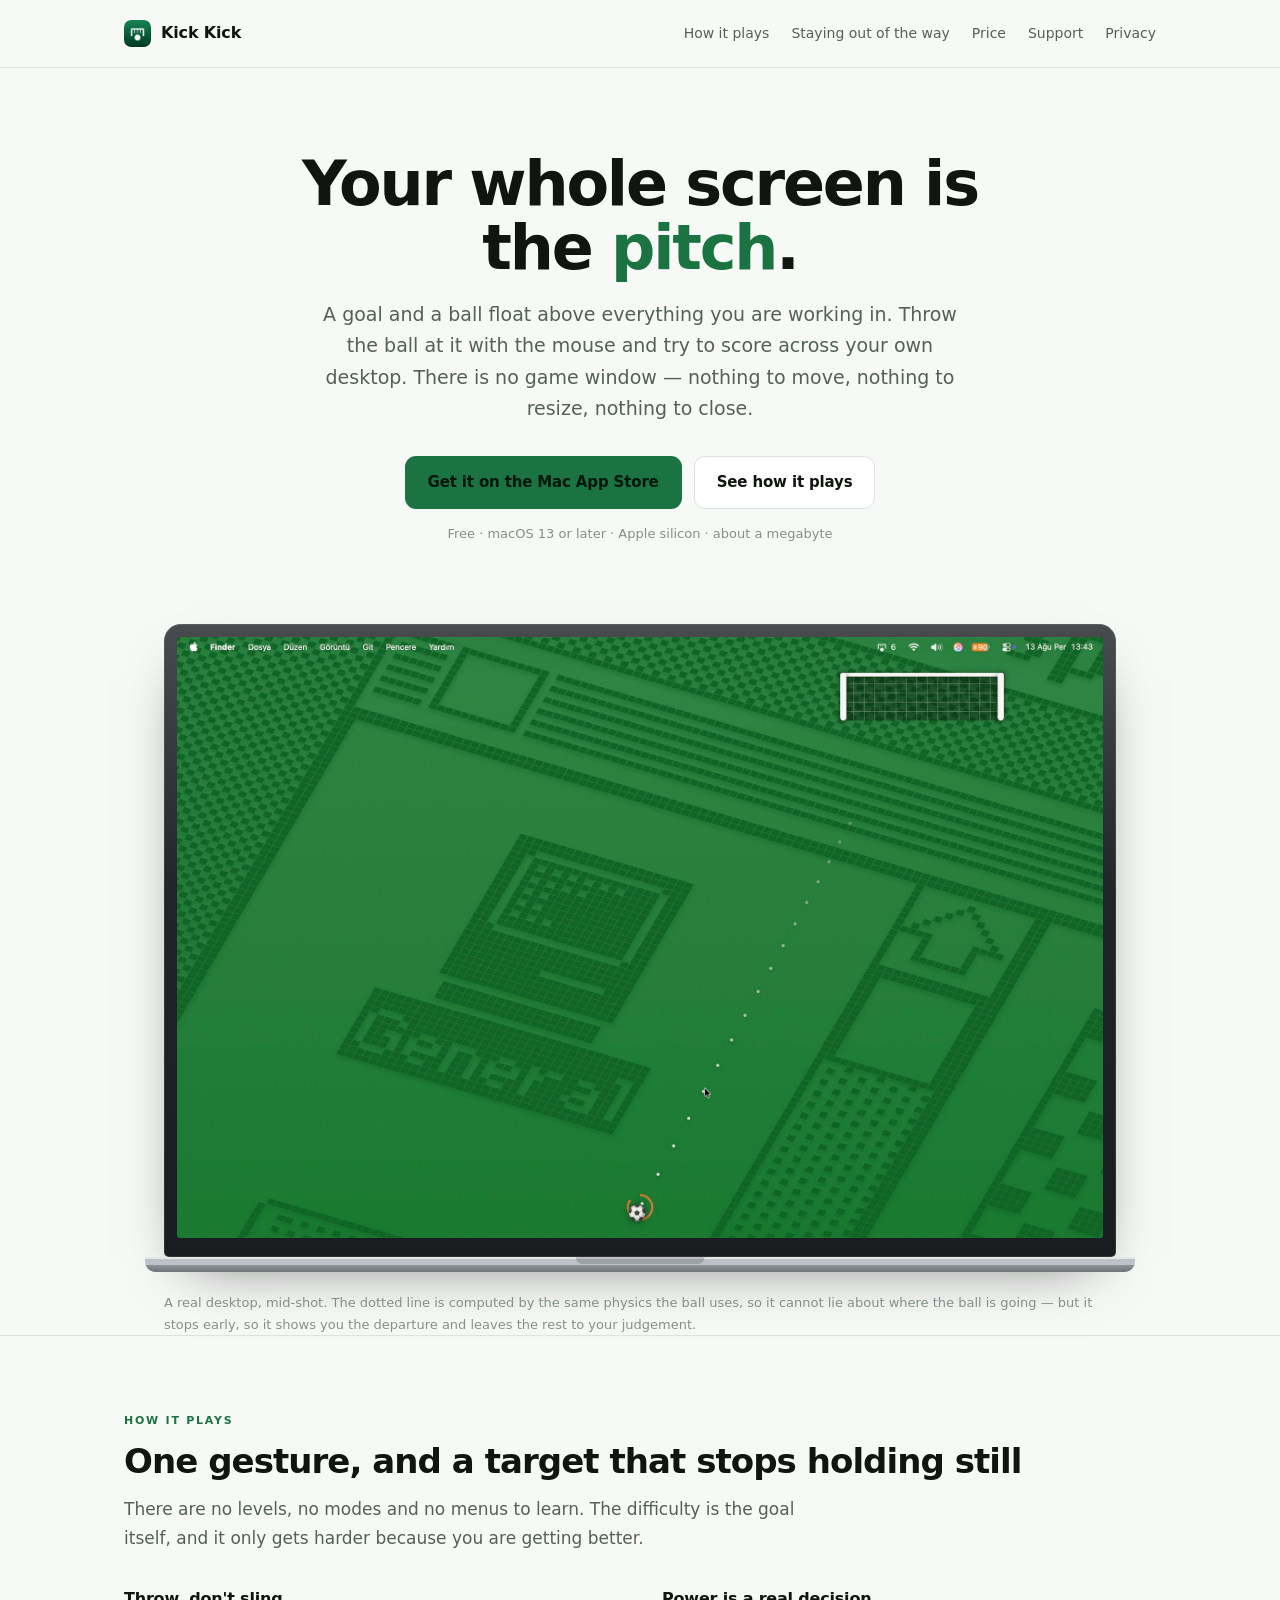
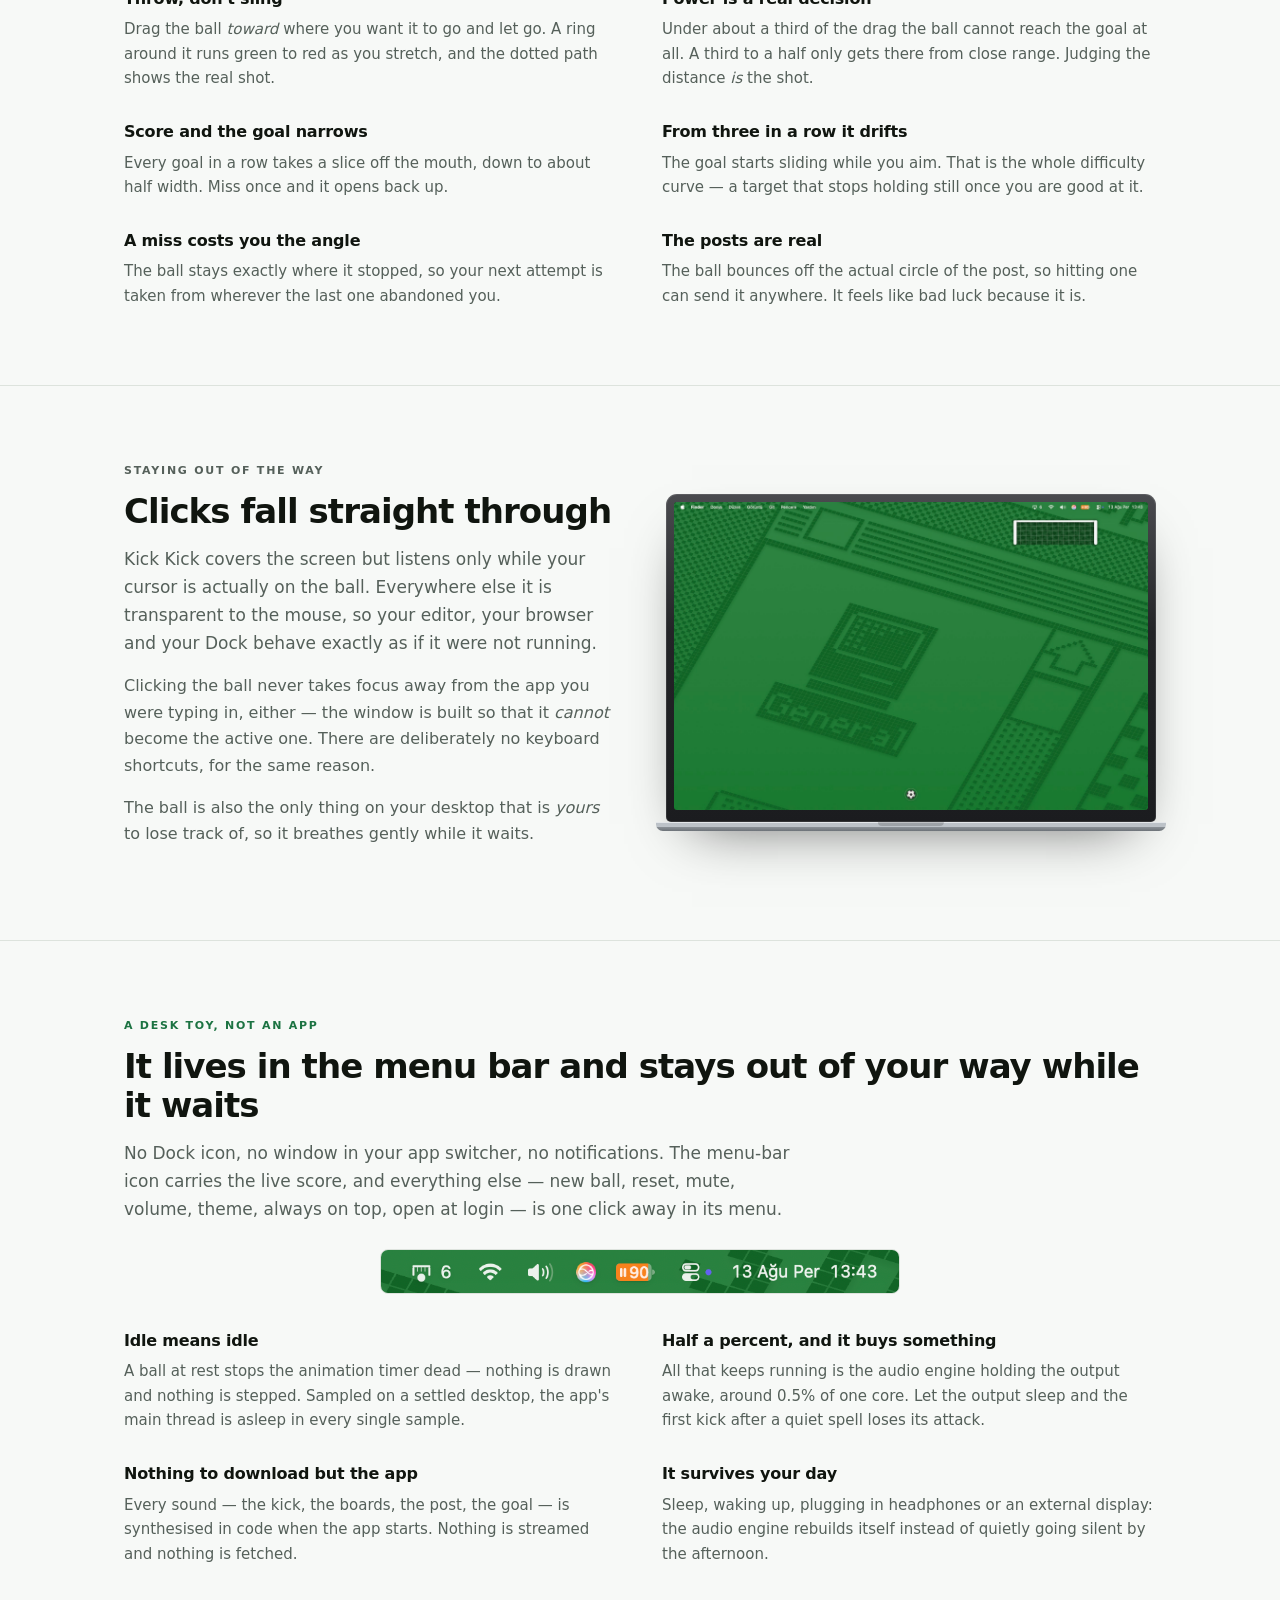
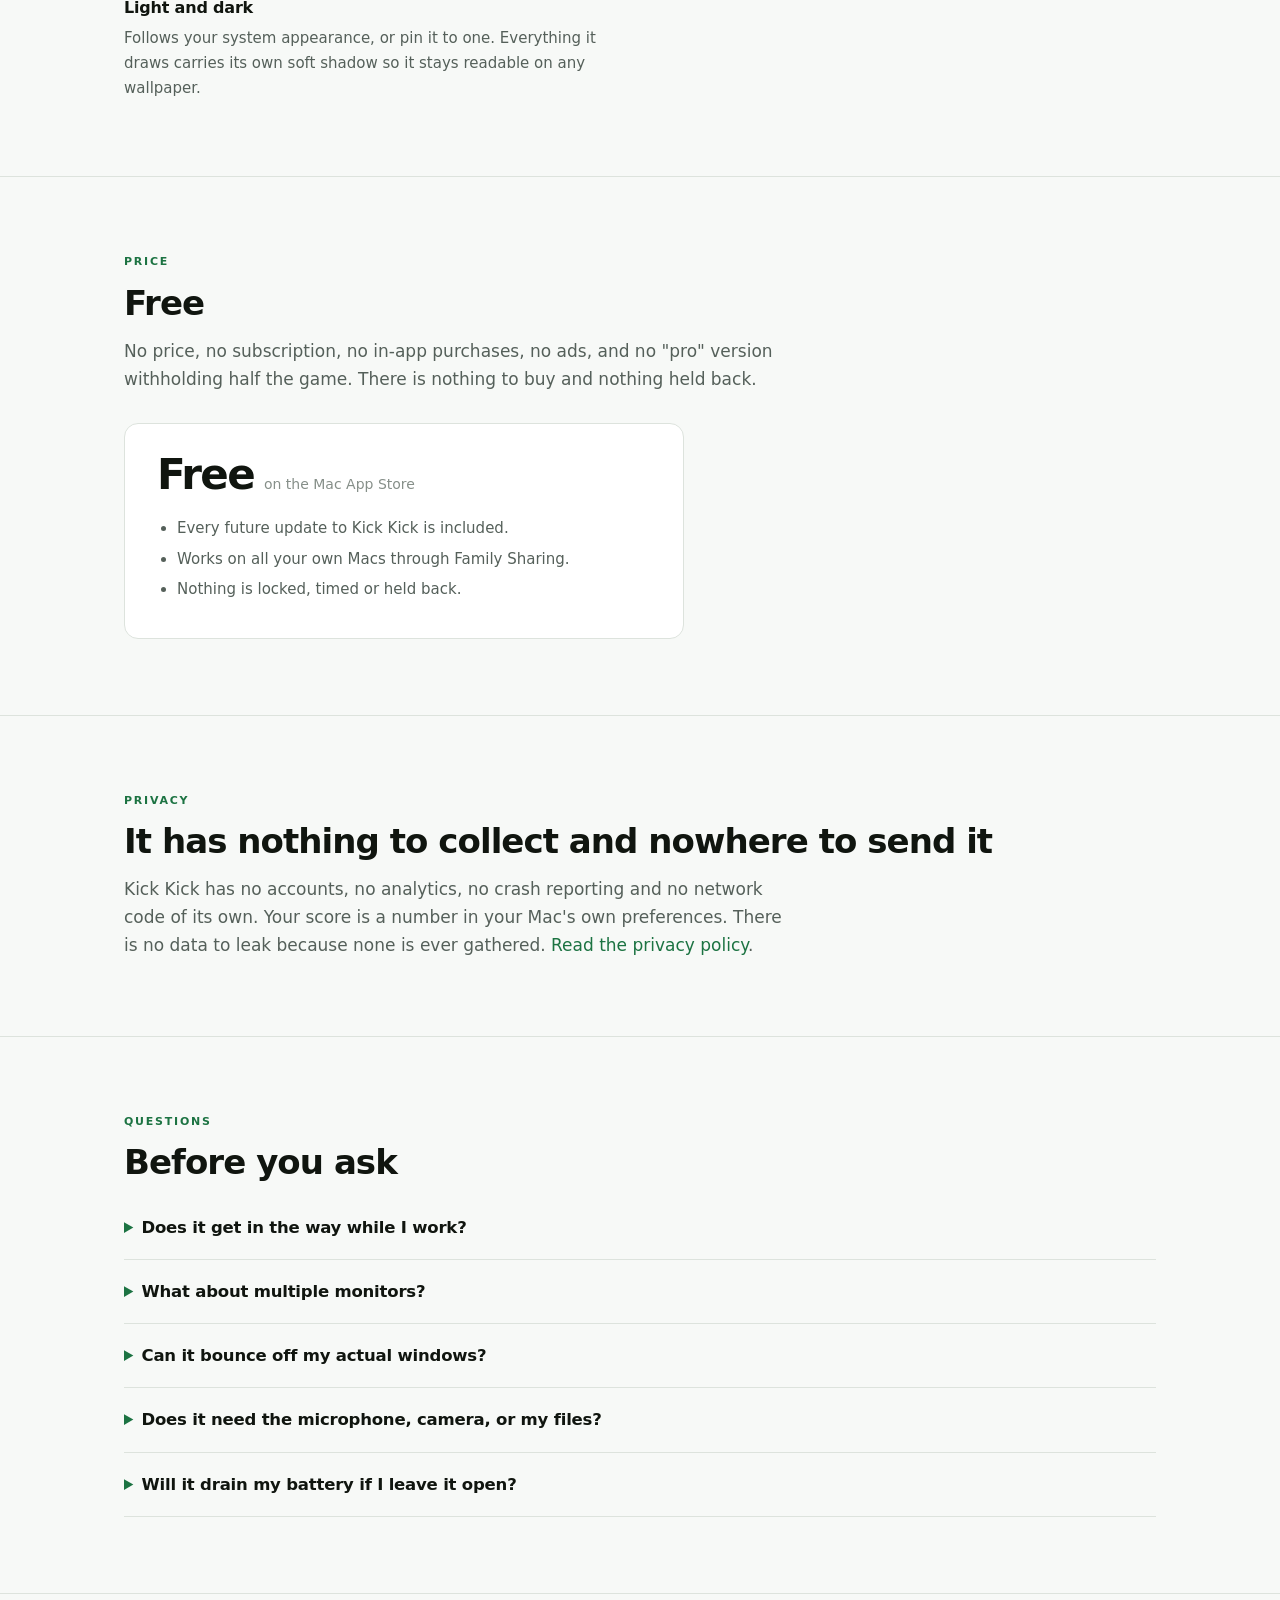
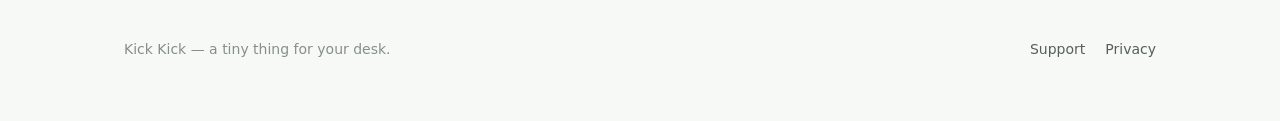
==== commit faf3bdee: "Site: sync from the app repository (8d656fd)" ====
--- a/index.html
+++ b/index.html
@@ -36,8 +36,8 @@
     resize, nothing to close.
   </p>
   <div class="cta">
-    <span class="btn btn-soon">Coming to the Mac App Store</span>
-    <a class="btn btn-primary" href="#how">See how it plays</a>
+    <a class="btn btn-primary" href="https://apps.apple.com/app/id6801598144">Get it on the Mac App Store</a>
+    <a class="btn btn-ghost" href="#how">See how it plays</a>
   </div>
   <p class="cta-note">Free · macOS 13 or later · Apple silicon · about a megabyte</p>
 </div>
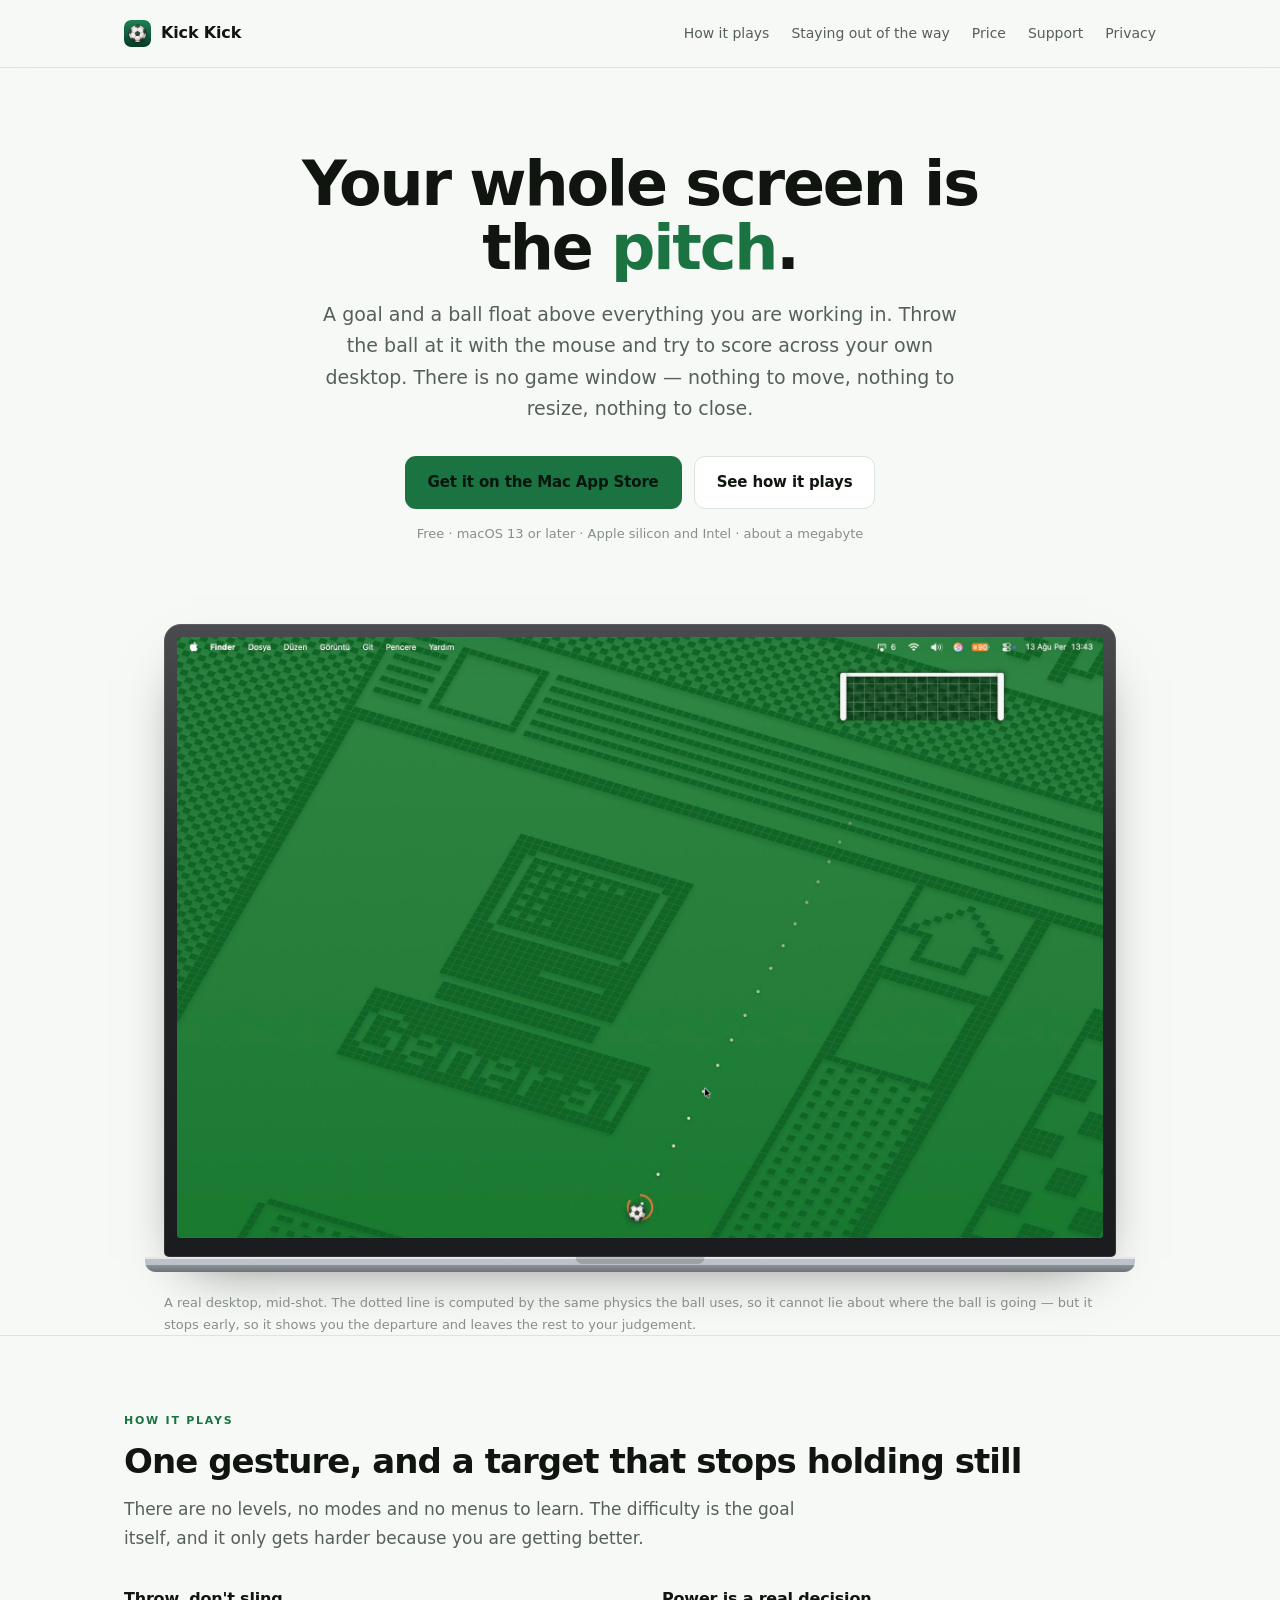
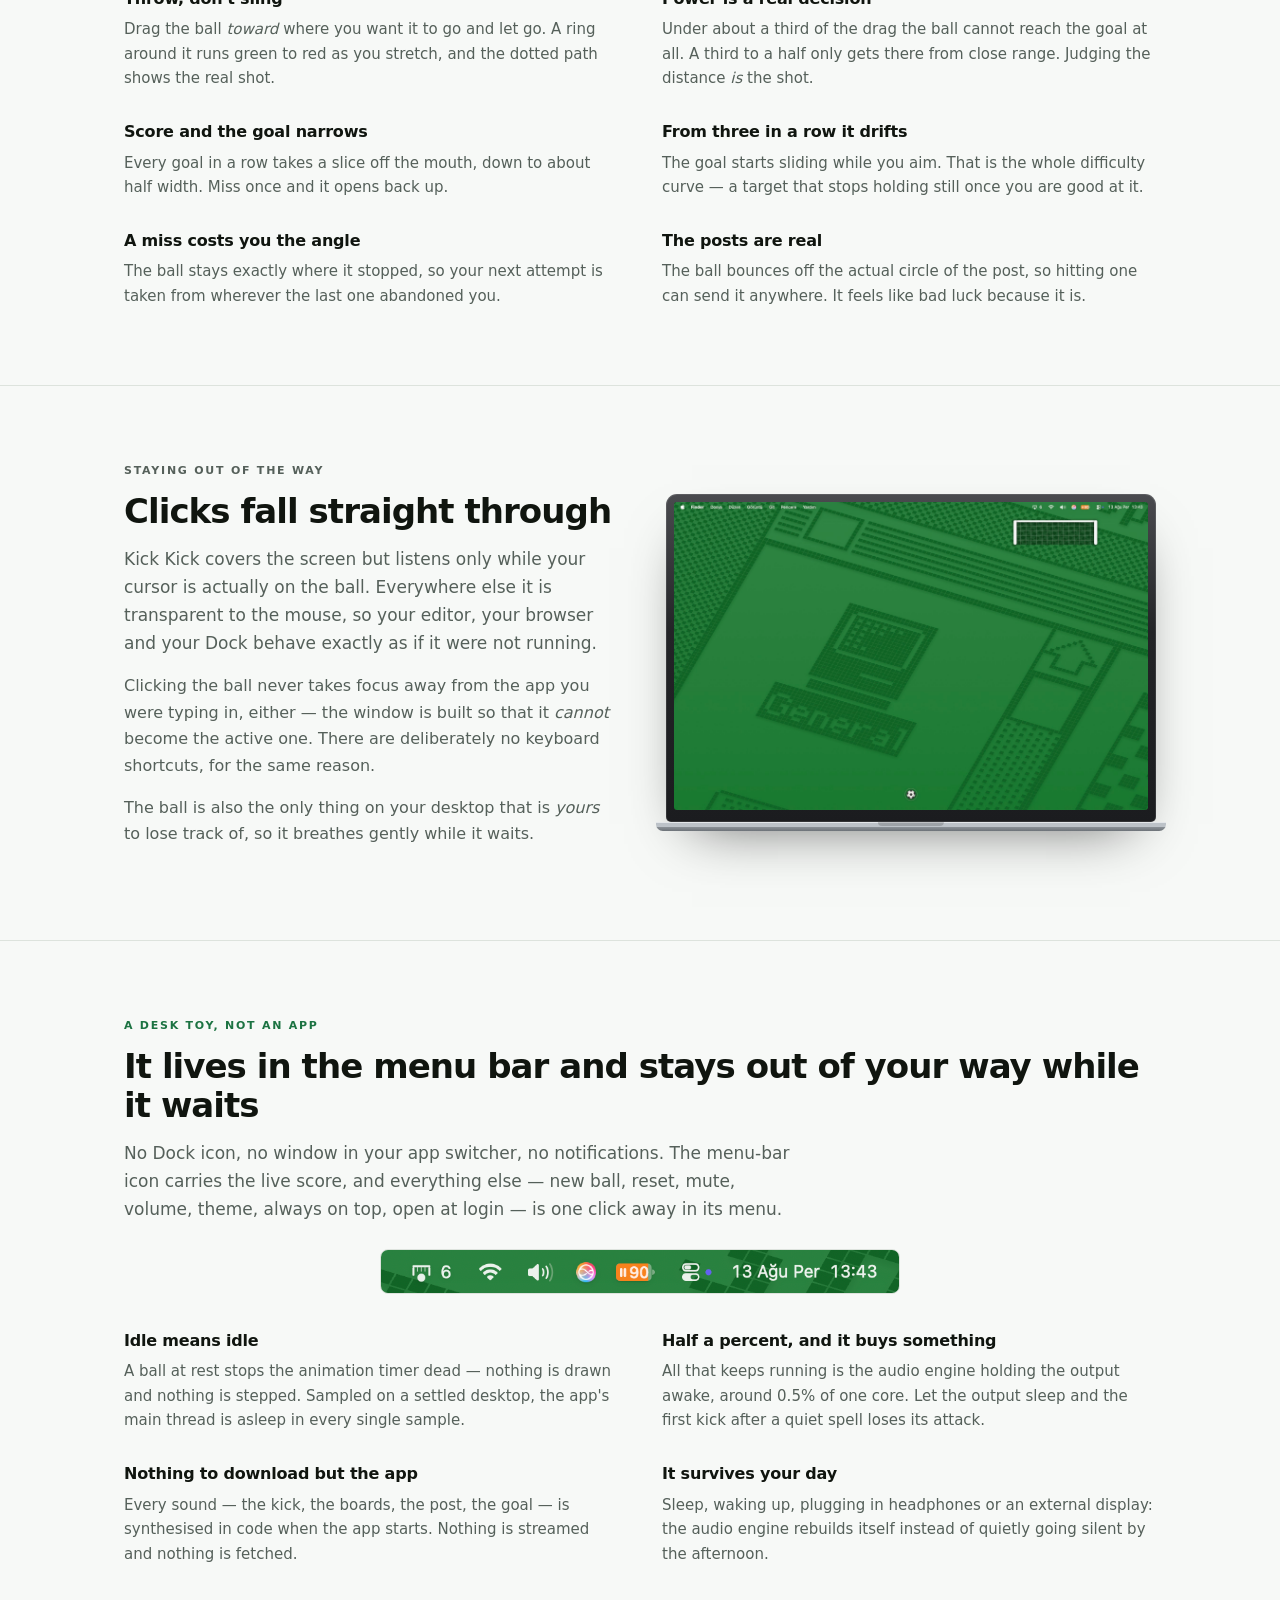
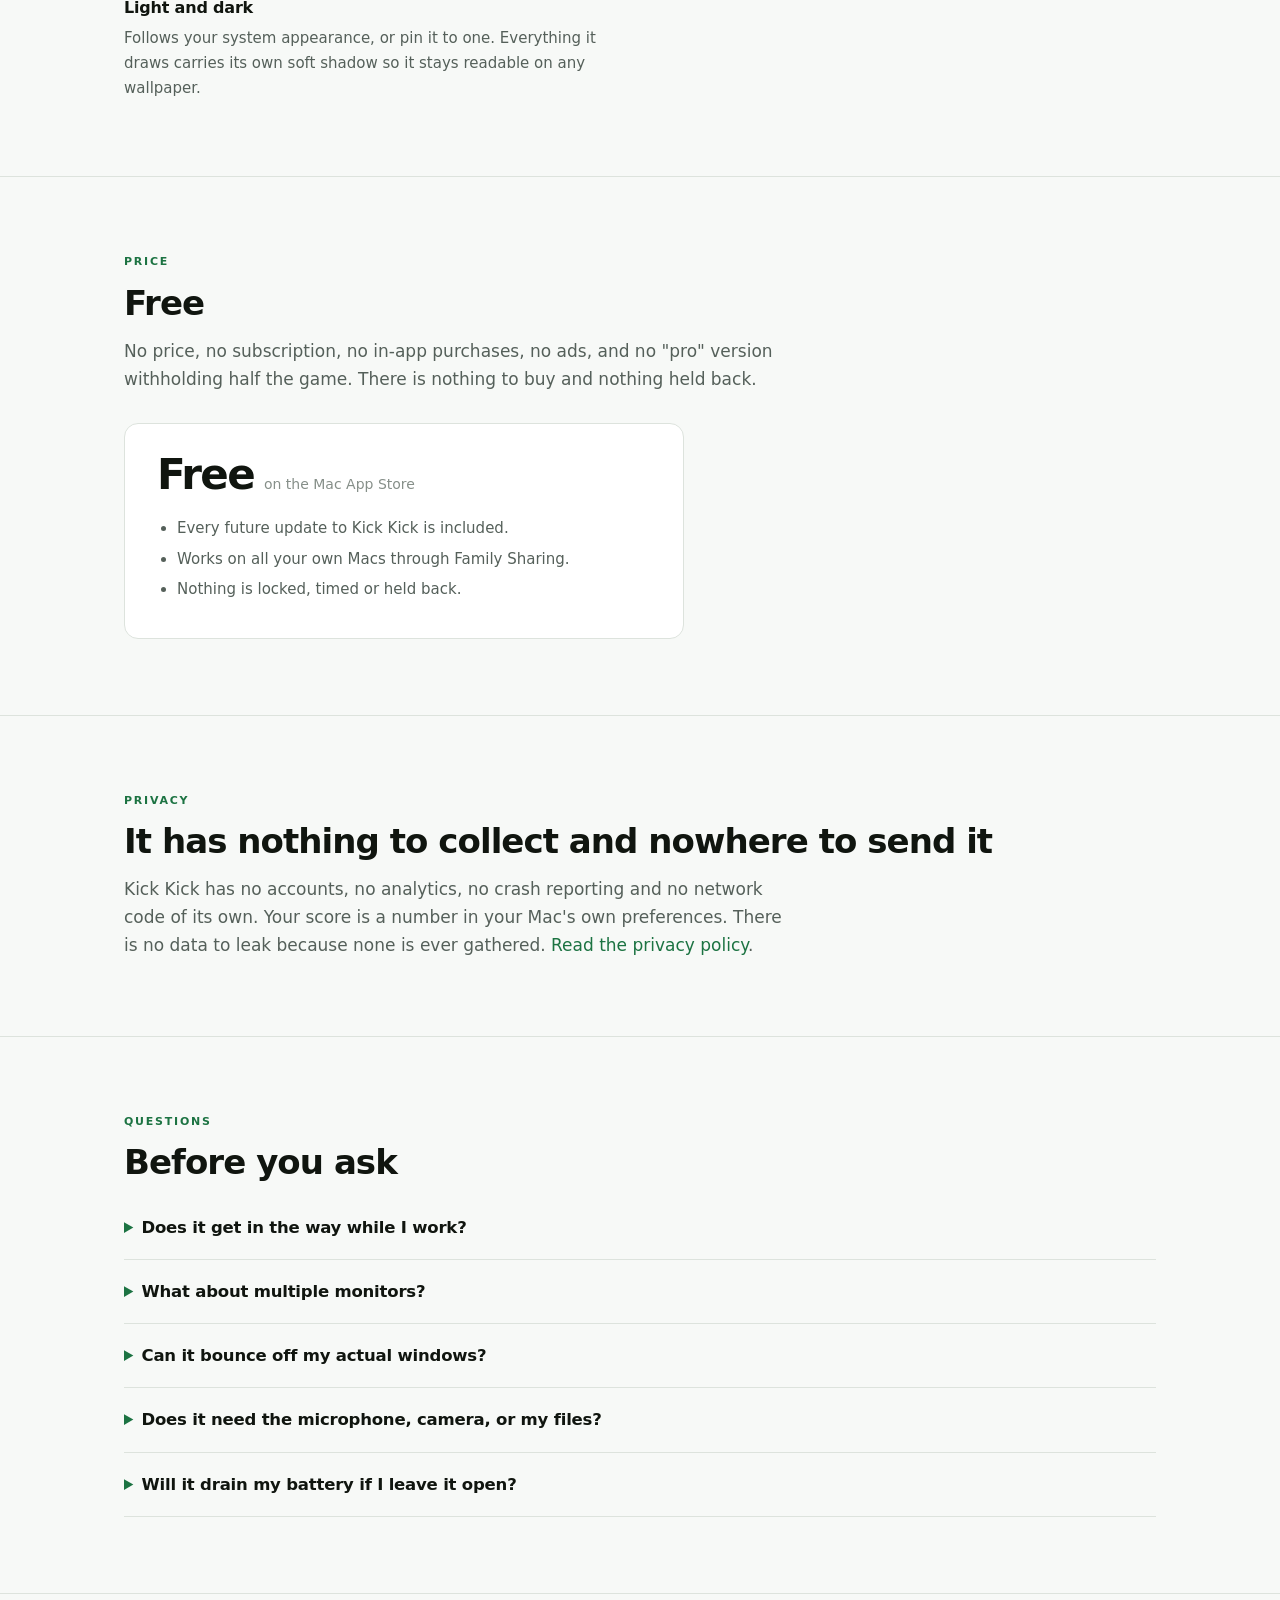
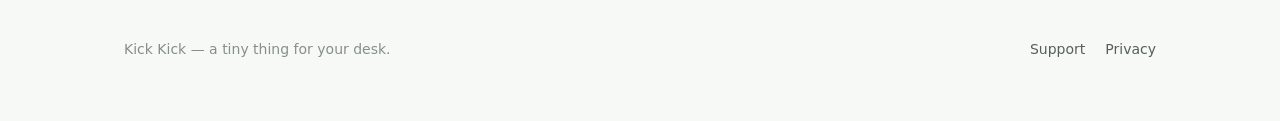
==== commit 1b6db016: "Site: sync from the app repository (ca5323e)" ====
--- a/index.html
+++ b/index.html
@@ -39,7 +39,7 @@
     <a class="btn btn-primary" href="https://apps.apple.com/app/id6801598144">Get it on the Mac App Store</a>
     <a class="btn btn-ghost" href="#how">See how it plays</a>
   </div>
-  <p class="cta-note">Free · macOS 13 or later · Apple silicon · about a megabyte</p>
+  <p class="cta-note">Free · macOS 13 or later · Apple silicon and Intel · about a megabyte</p>
 </div>
 
 <div class="wrap stage">
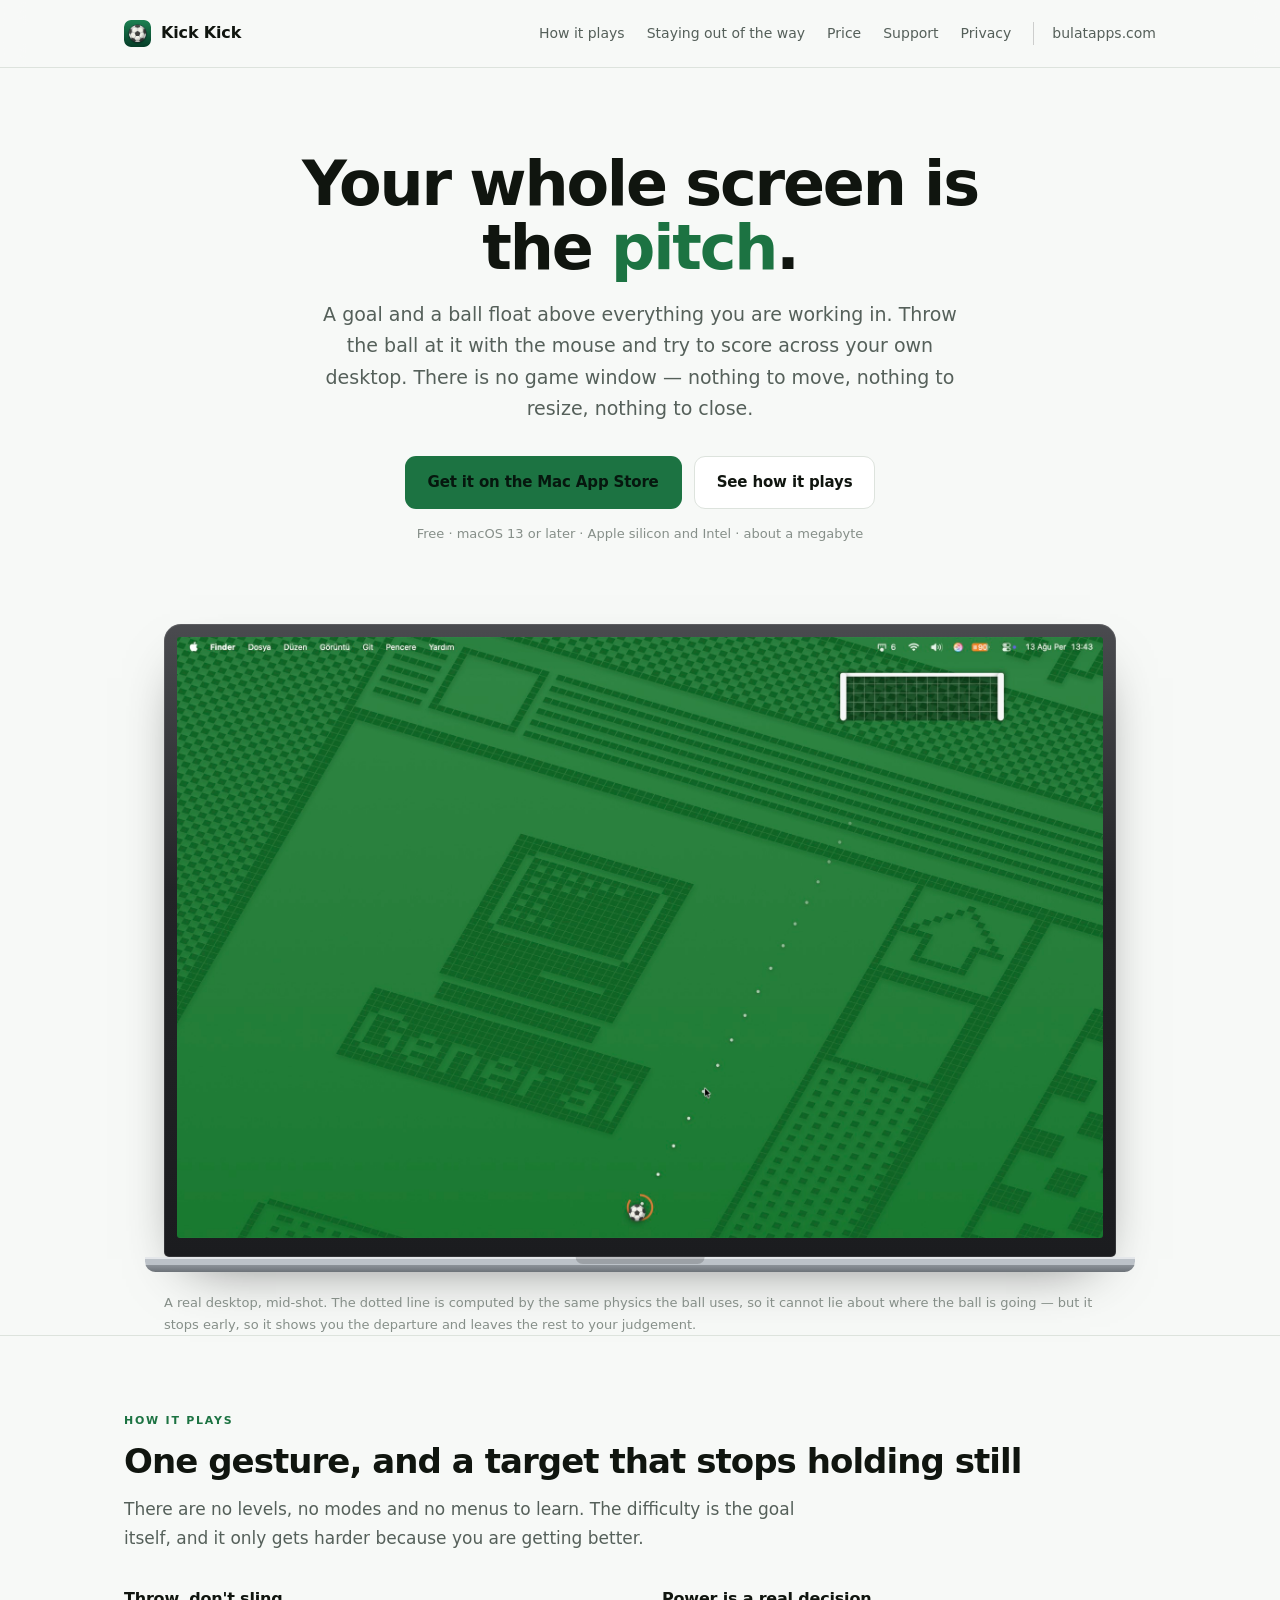
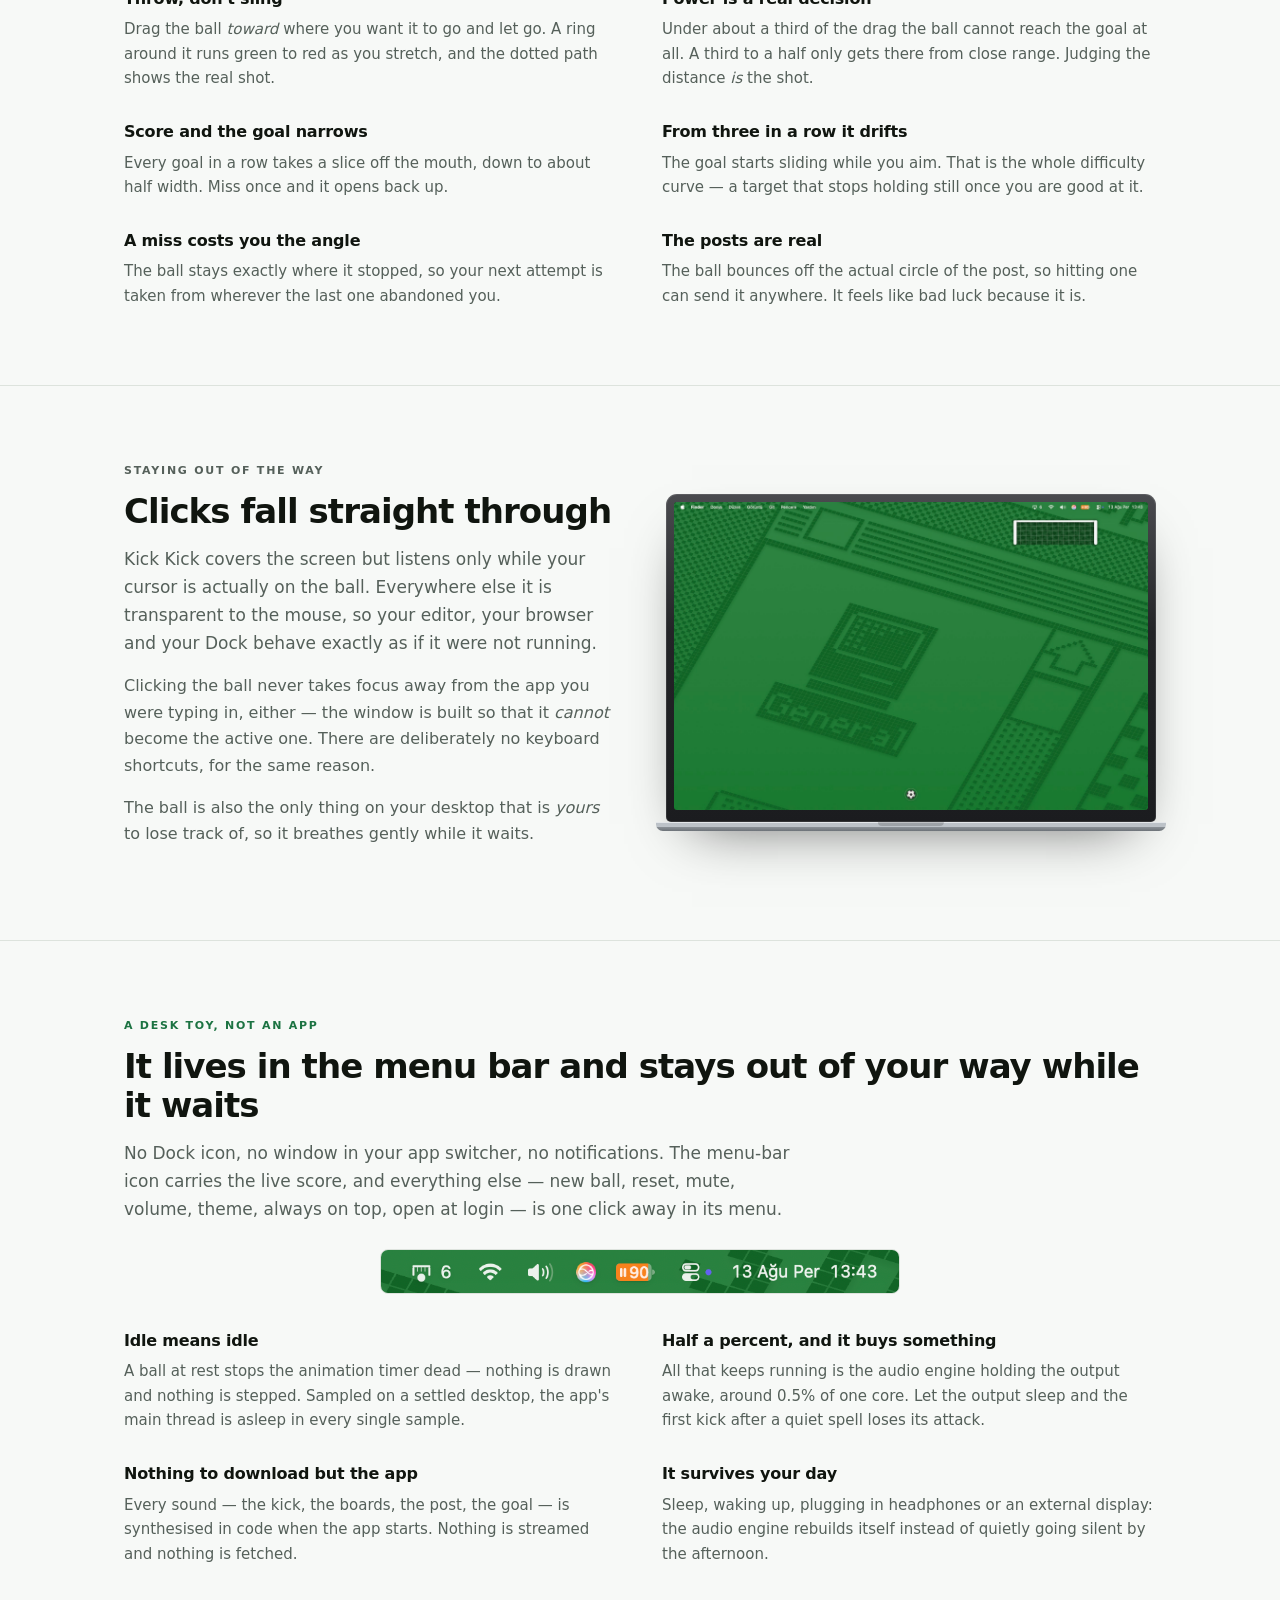
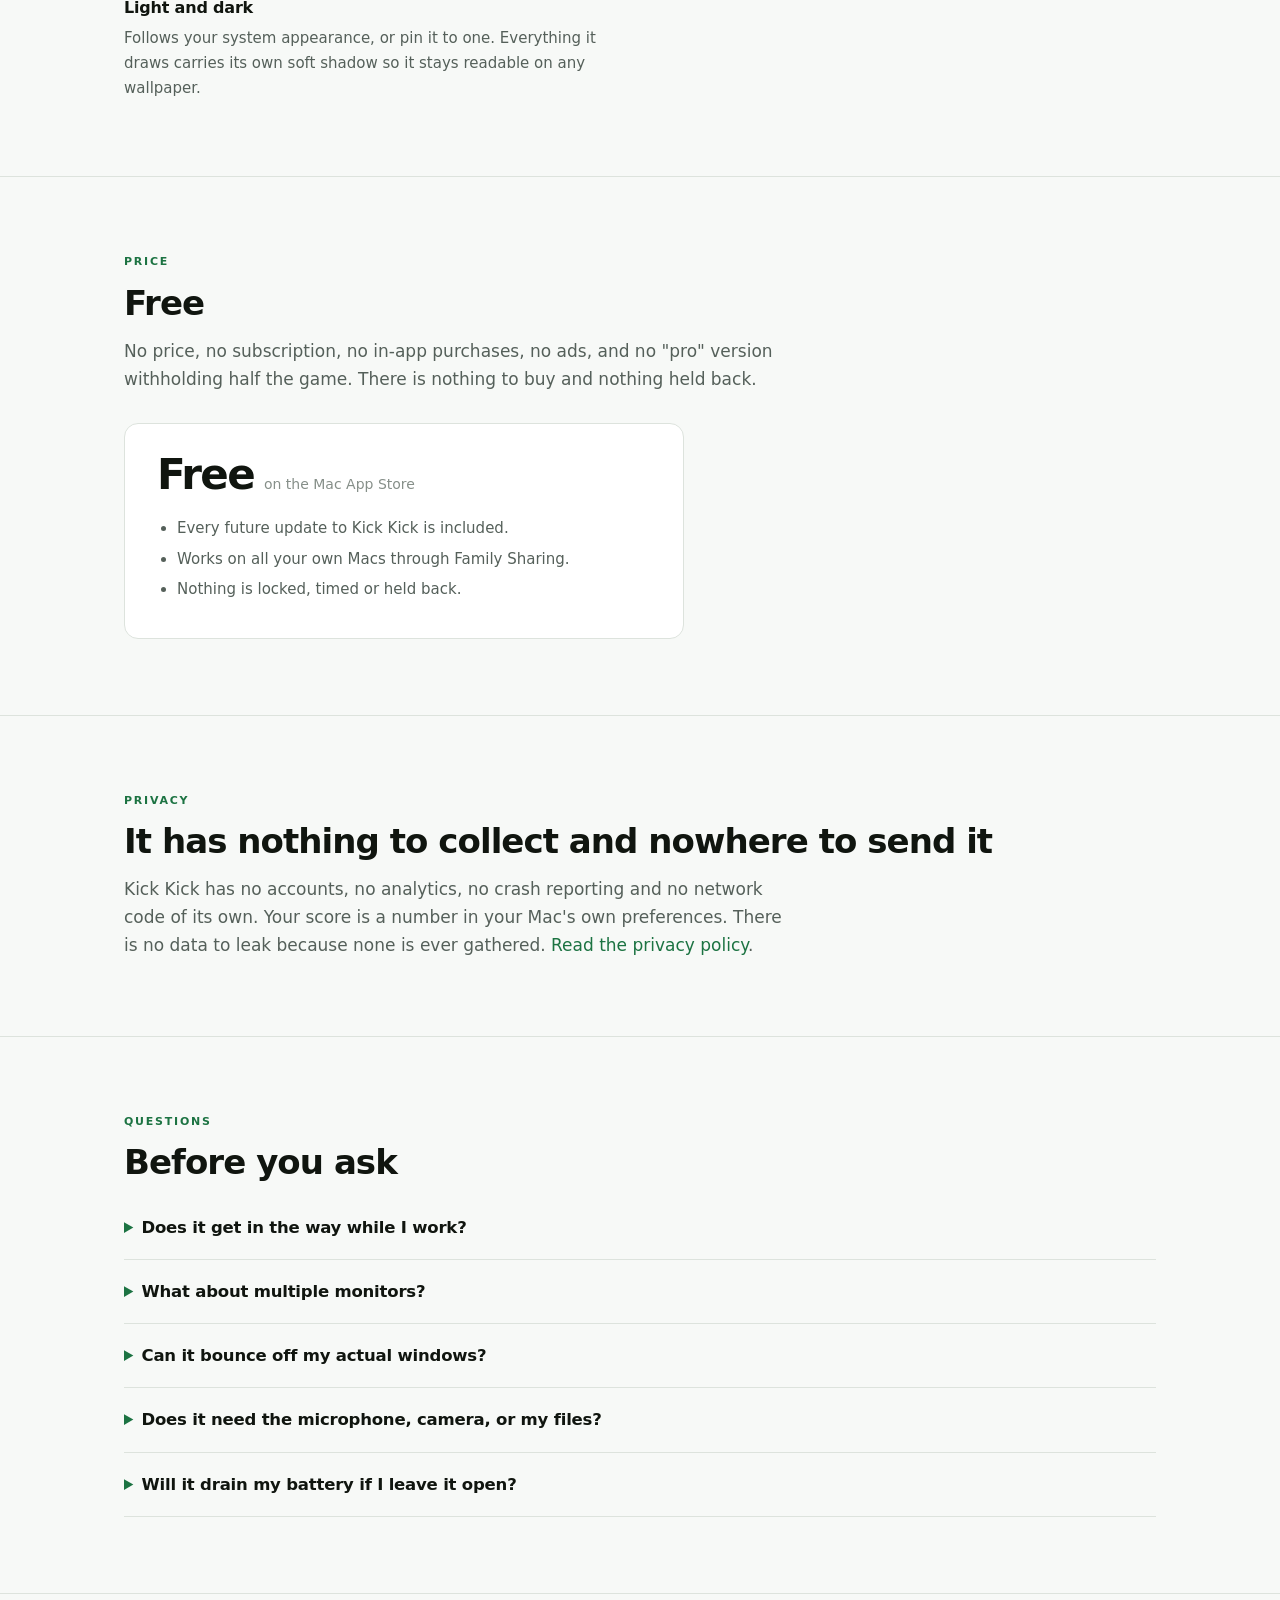
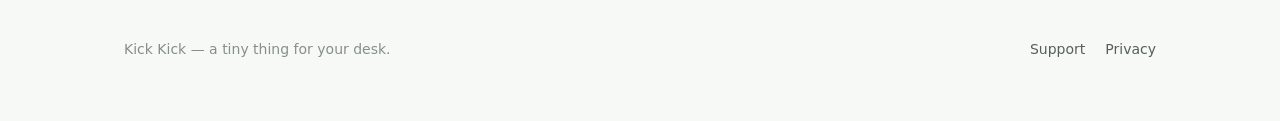
==== commit ca9e7836: "Site: sync from the app repository (7d85540)" ====
--- a/index.html
+++ b/index.html
@@ -22,6 +22,7 @@
       <a href="#price">Price</a>
       <a href="support.html">Support</a>
       <a href="privacy.html">Privacy</a>
+      <a class="hub" href="https://bulatapps.com/">bulatapps.com</a>
     </nav>
   </div>
 </header>
--- a/style.css
+++ b/style.css
@@ -222,5 +222,11 @@
     .feature { gap: 30px; }
     section { padding: 56px 0; }
     .hero { padding: 58px 0 16px; }
-    header nav { display: none; }
-}
+    header nav a:not(.hub) { display: none; }
+    header nav a.hub { padding-left: 0; border-left: 0; }
+}
+
+/* bulatapps.com — the way out to the other apps. Last in the nav, set off by a hairline, and the one
+   link that stays when the nav folds away on a phone: a visitor who came for this app is the one
+   who has not seen the others yet. */
+header nav a.hub { padding-left: 18px; border-left: 1px solid rgba(127,127,127,.35); }
